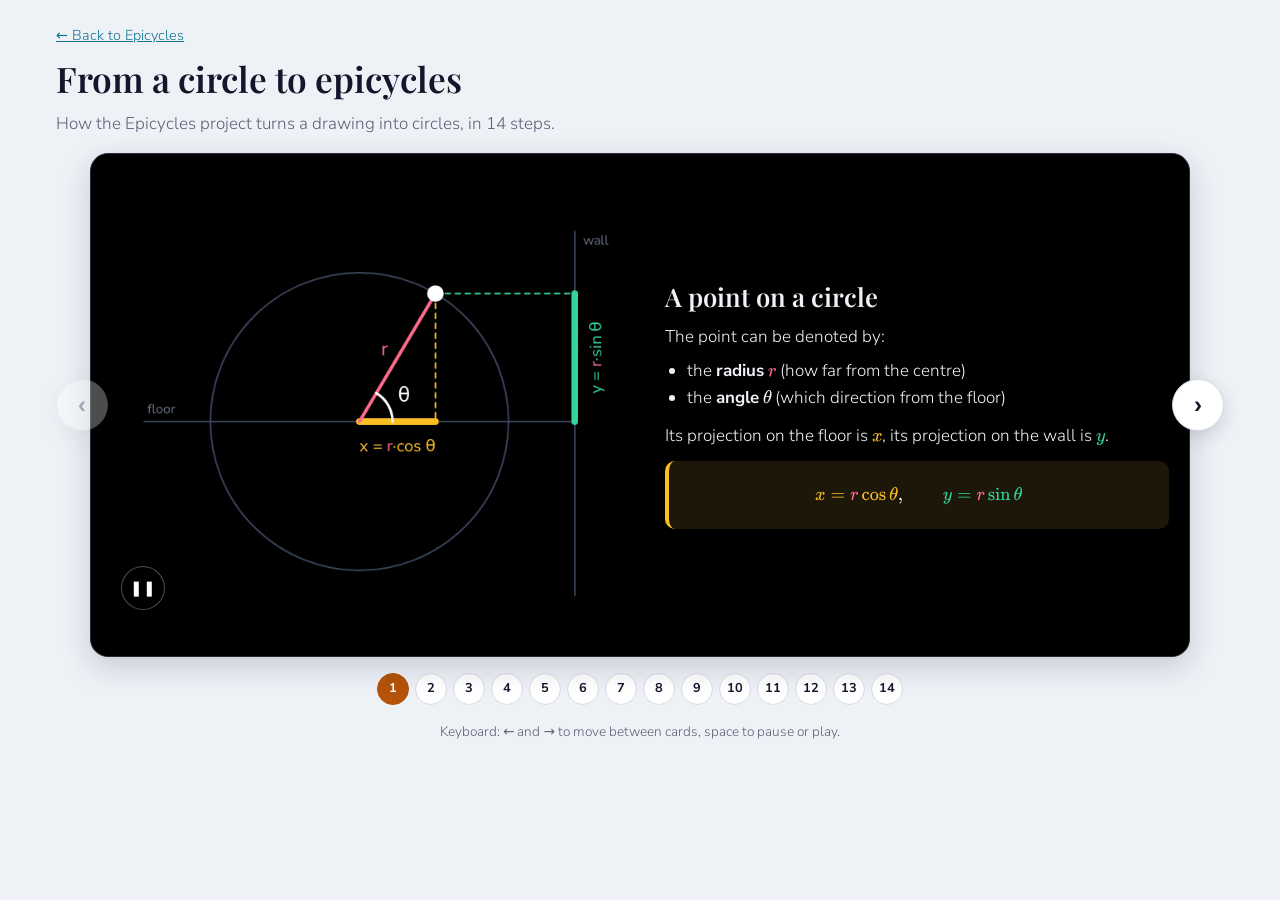
==== dft.html @ 4119dfc9 "Add DFT explainer cards" ====
<!doctype html>
<html lang="en">
<head>
<meta charset="utf-8">
<meta name="viewport" content="width=device-width, initial-scale=1">
<title>DFT Flash Cards</title>
<link rel="preconnect" href="https://fonts.googleapis.com">
<link rel="stylesheet" href="https://fonts.googleapis.com/css2?family=Playfair+Display:wght@600;700&family=Nunito+Sans:ital,wght@0,300;0,400;0,700;1,300&family=JetBrains+Mono:wght@400;500&display=swap">
<style>
/* Layout: one card at a time; picture left, words right; arrows on the sides. Marigold and teal accents. */
:root {
  --bg: #eef2f7;
  --card: #ffffff;
  --fg: #14172b;
  --muted: #5a6178;
  --line: #d6dce6;
  --accent: #b45309;
  --accent-soft: #fdf1dc;
  --teal: #0e7490;
  --screen: #0b0f17;
  --display: "Playfair Display", Georgia, serif;
  --body: "Avenir", "Avenir Next", "Nunito Sans", "Segoe UI", system-ui, sans-serif;
  --mono: "JetBrains Mono", ui-monospace, Menlo, Consolas, monospace;
}
@media (prefers-color-scheme: dark) {
  :root:not([data-theme="light"]) {
    --bg: #0d1117; --card: #161b26; --fg: #e9ecf3; --muted: #9aa3b5; --line: #2a3142;
    --accent: #fbbf24; --accent-soft: #2a2110; --teal: #22d3ee; --screen: #0b0f17; color-scheme: dark;
  }
}
:root[data-theme="dark"] {
  --bg: #0d1117; --card: #161b26; --fg: #e9ecf3; --muted: #9aa3b5; --line: #2a3142;
  --accent: #fbbf24; --accent-soft: #2a2110; --teal: #22d3ee; --screen: #0b0f17; color-scheme: dark;
}
* { box-sizing: border-box; }
body { background: var(--bg); color: var(--fg); font-family: var(--body); font-weight: 300; font-size: 17px; line-height: 1.55; margin: 0; }
b, strong { font-weight: 700; }
.wrap { max-width: 1200px; margin: 0 auto; padding-inline: 16px; padding-block: 24px 40px; display: flex; flex-direction: column; gap: 16px; }
header h1 { font-family: var(--display); font-weight: 600; font-size: clamp(1.6rem, 4vw, 2.2rem); margin: 0; text-wrap: balance; }
header p { margin: 4px 0 0; color: var(--muted); max-width: 70ch; }

.stage { position: relative; padding-inline: 34px; }
.card {
  background: var(--card);
  border: 1px solid var(--line);
  border-radius: 18px;
  padding: 20px;
  display: grid;
  grid-template-columns: minmax(0, 1.05fr) minmax(0, 1fr);
  gap: 24px;
  box-shadow: 0 10px 30px rgba(20, 23, 43, 0.18);
  min-height: 0;
  align-items: center;
  /* the cards are always black, in light and dark mode */
  --card: #000000; --fg: #eef1f6; --muted: #a3abbd; --line: #262c3a; --bg: #10141d;
  --accent: #fbbf24; --accent-soft: #1d170a; --teal: #22d3ee; --screen: #000000;
  background: var(--card); color: var(--fg); border-color: var(--line);
}
.card .code { background: #11151f; }
.card.enter { animation: enter 0.35s ease; }
@keyframes enter { from { opacity: 0; transform: translateX(var(--from, 24px)); } to { opacity: 1; transform: none; } }
@media (prefers-reduced-motion: reduce) { .card.enter { animation: none; } }
canvas { display: block; width: 100%; height: auto; border-radius: 12px; background: var(--screen); }
.words { display: flex; flex-direction: column; gap: 12px; min-width: 0; }
.chip { font-size: 0.78rem; letter-spacing: 0.06em; text-transform: uppercase; color: var(--accent); font-weight: 700; }
.words h2 { font-family: var(--display); font-weight: 600; font-size: 1.6rem; margin: 0; line-height: 1.2; text-wrap: balance; }
.words p { margin: 0; max-width: 62ch; }
.words ul { margin: -4px 0 0; padding-left: 1.3em; }
.formula {
  font-size: 1.05rem; padding: 4px 14px; border-radius: 10px;
  background: var(--accent-soft); border-left: 4px solid var(--accent); overflow-x: auto; overflow-y: hidden;
}
.code {
  font-family: var(--mono); font-size: 0.82rem; padding: 12px 14px; border-radius: 10px;
  background: var(--screen); color: #e5e7eb; overflow-x: auto; white-space: pre;
}
.small-label { font-size: 0.78rem; letter-spacing: 0.06em; text-transform: uppercase; color: var(--teal); font-weight: 700; }
.symbols { display: flex; flex-wrap: wrap; gap: 6px; }
.symbols span {
  font-size: 0.88rem; padding: 3px 10px; border-radius: 999px;
  border: 1px solid var(--line); background: var(--bg);
}
.symbols b { font-family: var(--mono); }
.next { margin: 0; color: var(--teal); font-weight: 700; }
.table-wrap { overflow-x: auto; }
table { border-collapse: collapse; font-variant-numeric: tabular-nums; font-size: 0.92rem; }
th, td { padding: 4px 12px; border-bottom: 1px solid var(--line); text-align: center; white-space: nowrap; }
th { color: var(--muted); font-weight: 400; }
th:first-child, td:first-child { text-align: left; }

.side {
  position: absolute; top: 50%; transform: translateY(-50%); z-index: 2;
  width: 52px; height: 52px; border-radius: 50%;
  border: 1px solid var(--line); background: var(--card); color: var(--fg);
  font-size: 1.5rem; font-weight: 700; cursor: pointer;
  box-shadow: 0 6px 18px rgba(20, 23, 43, 0.15);
}
.side.left { left: 0; }
.side.right { right: 0; }
.side:disabled { opacity: 0.3; cursor: default; }
button:focus-visible { outline: 3px solid var(--teal); outline-offset: 3px; }
.dots { display: flex; flex-wrap: wrap; gap: 6px; justify-content: center; }
.dots button {
  font: inherit; font-size: 0.8rem; font-weight: 700; min-height: 32px; min-width: 32px; border-radius: 50%;
  border: 1px solid var(--line); background: var(--card); color: var(--fg); cursor: pointer; padding: 0;
}
.dots button[aria-current="true"] { background: var(--accent); border-color: var(--accent); color: var(--card); }
.pick { display: flex; align-items: center; gap: 12px; font-weight: 400; }
.pick input { flex: 1; accent-color: var(--accent); min-height: 32px; }
.pic { position: relative; }
.pic canvas { cursor: pointer; }
.play {
  position: absolute; left: 10px; bottom: 10px; width: 44px; height: 44px; border-radius: 50%;
  border: 1px solid rgba(255,255,255,0.3); background: rgba(0,0,0,0.6); color: #fff;
  font-size: 0.95rem; cursor: pointer;
}
.play:hover { background: rgba(255,255,255,0.15); }
.hint-inline { font-size: 0.88rem; color: var(--muted); }
.hint { font-size: 0.88rem; color: var(--muted); border-left: 2px solid var(--line); padding-left: 10px; }
.goto { font: inherit; color: var(--teal); background: none; border: 0; padding: 0; cursor: pointer; text-decoration: underline; text-underline-offset: 2px; }
.keys { color: var(--muted); font-size: 0.85rem; text-align: center; margin: 0; }

@media (max-width: 860px) {
  .card { grid-template-columns: minmax(0, 1fr); min-height: 0; }
  .stage { padding-inline: 0; }
  .side { top: 140px; width: 44px; height: 44px; opacity: 0.92; }
  .side.left { left: 6px; }
  .side.right { right: 6px; }
}
.back { margin: 0 0 6px; font-size: 0.9rem; }
.back a { color: var(--teal); }
</style>
</head>
<body>


<div class="wrap">
  <header>
    <p class="back"><a href="index.html">← Back to Epicycles</a></p>
    <h1>From a circle to epicycles</h1>
    <p>How the Epicycles project turns a drawing into circles, in 14 steps.</p>
  </header>

  <div class="stage">
    <button class="side left" id="prev" aria-label="Previous card">‹</button>
    <article class="card" id="card" aria-live="polite"></article>
    <button class="side right" id="next" aria-label="Next card">›</button>
  </div>
  <div class="dots" id="dots"></div>
  <p class="keys">Keyboard: ← and → to move between cards, space to pause or play.</p>
</div>

<script>
window.MathJax = { tex: { inlineMath: [["\\(", "\\)"]] }, svg: { fontCache: "global" }, startup: { typeset: false } };
</script>
<script src="lib/tex-svg-full.js" id="MathJax-script"></script>
<script>
// ================= the maths behind the pictures (the same as fourier.js in the project) =================
function resample(points, n) {
  const loop = [...points, points[0]], lengths = [];
  let total = 0;
  for (let i = 1; i < loop.length; i++) {
    const len = Math.hypot(loop[i][0] - loop[i - 1][0], loop[i][1] - loop[i - 1][1]);
    lengths.push(len); total += len;
  }
  const step = total / n, out = [];
  let seg = 0, walked = 0;
  for (let i = 0; i < n; i++) {
    const target = i * step;
    while (seg < lengths.length - 1 && walked + lengths[seg] < target) { walked += lengths[seg]; seg++; }
    const f = lengths[seg] ? (target - walked) / lengths[seg] : 0;
    out.push([loop[seg][0] + f * (loop[seg + 1][0] - loop[seg][0]), loop[seg][1] + f * (loop[seg + 1][1] - loop[seg][1])]);
  }
  return out;
}
function dft(points, maxSpeed) {
  const N = points.length, circles = [];
  for (let k = -maxSpeed; k <= maxSpeed; k++) {
    let sumX = 0, sumY = 0;
    for (let n = 0; n < N; n++) {
      const [x, y] = points[n], a = 2 * Math.PI * k * n / N;
      sumX += x * Math.cos(a) + y * Math.sin(a);
      sumY += y * Math.cos(a) - x * Math.sin(a);
    }
    circles.push({ speed: k, radius: Math.hypot(sumX / N, sumY / N), start: Math.atan2(sumY / N, sumX / N) });
  }
  return circles;
}
function tipAt(circles, p) {          // where the pen is at lap position p (0..1)
  let x = 0, y = 0;
  for (const c of circles) { const a = c.start + 2 * Math.PI * c.speed * p; x += c.radius * Math.cos(a); y += c.radius * Math.sin(a); }
  return [x, y];
}
const shapeOf = (circles, steps = 400) => Array.from({ length: steps + 1 }, (_, i) => tipAt(circles, i / steps));

// the heart used on the later cards
const heartRaw = [];
for (let i = 0; i < 400; i++) {
  const s = 2 * Math.PI * i / 400;
  heartRaw.push([7.5 * 16 * Math.sin(s) ** 3, 7.5 * (13 * Math.cos(s) - 5 * Math.cos(2 * s) - 2 * Math.cos(3 * s) - Math.cos(4 * s)) + 14]);
}
const heart128 = resample(heartRaw, 128);
const heartCircles = dft(heart128, 20);
const heartSorted = heartCircles.slice().sort((a, b) => (a.speed === 0 ? -1 : b.speed === 0 ? 1 : b.radius - a.radius));
const heart16 = resample(heartRaw, 16);

// a drawing made of two arrows (speed 1 and speed 3), used to show the unwinding
const N2 = 24;
const twoArrows = [{ speed: 1, radius: 110, start: 0 }, { speed: 3, radius: 45, start: 0.6 }];
const twoDots = Array.from({ length: N2 }, (_, n) => tipAt(twoArrows, n / N2));

// ================= drawing helpers (canvas 640 x 520; maths y points up) =================
const W = 640, H = 520;
const C = { ring: "#3a4458", r: "#ff6b8b", x: "#fbbf24", y: "#34d399", z: "#7dd3fc", pen: "#ffffff", text: "#cbd5e1", faint: "#6b7488", star: "#fbbf24" };
function clear(g) { g.setTransform(1, 0, 0, 1, 0, 0); g.fillStyle = "#000000"; g.fillRect(0, 0, W, H); g.lineCap = "round"; g.lineJoin = "round"; }
function seg(g, x0, y0, x1, y1, col, w = 3, dash) { g.setLineDash(dash || []); g.strokeStyle = col; g.lineWidth = w; g.beginPath(); g.moveTo(x0, y0); g.lineTo(x1, y1); g.stroke(); g.setLineDash([]); }
function arrow(g, x0, y0, x1, y1, col, w = 4) {
  seg(g, x0, y0, x1, y1, col, w);
  if (Math.hypot(x1 - x0, y1 - y0) < 8) return;
  const a = Math.atan2(y1 - y0, x1 - x0), L = Math.min(13, 0.4 * Math.hypot(x1 - x0, y1 - y0));
  g.fillStyle = col; g.beginPath(); g.moveTo(x1, y1);
  g.lineTo(x1 - L * Math.cos(a - 0.45), y1 - L * Math.sin(a - 0.45));
  g.lineTo(x1 - L * Math.cos(a + 0.45), y1 - L * Math.sin(a + 0.45)); g.closePath(); g.fill();
}
function ring(g, x, y, r, col = C.ring, w = 2) { g.strokeStyle = col; g.lineWidth = w; g.beginPath(); g.arc(x, y, r, 0, 2 * Math.PI); g.stroke(); }
function dot(g, x, y, r, col) { g.fillStyle = col; g.beginPath(); g.arc(x, y, r, 0, 2 * Math.PI); g.fill(); }
function labelParts(g, parts, x, y, size = 18) {   // centred text in several colours
  g.font = `${size}px "Avenir", "Avenir Next", "Nunito Sans", system-ui, sans-serif`;
  let px = x - parts.reduce((w, [t]) => w + g.measureText(t).width, 0) / 2;
  for (const [t, col] of parts) { label(g, t, px, y, col, size, "left"); px += g.measureText(t).width; }
}
function label(g, txt, x, y, col = C.text, size = 18, align = "left") { g.fillStyle = col; g.font = `${size}px "Avenir", "Avenir Next", "Nunito Sans", system-ui, sans-serif`; g.textAlign = align; g.fillText(txt, x, y); }
function angleArc(g, cx, cy, R, theta, col) {
  const a = ((theta % (2 * Math.PI)) + 2 * Math.PI) % (2 * Math.PI);
  g.strokeStyle = col; g.lineWidth = 3; g.beginPath(); g.arc(cx, cy, R, 0, -a, true); g.stroke();
  return a;
}
function star(g, x, y, r, col) {
  g.fillStyle = col; g.beginPath();
  for (let i = 0; i < 10; i++) { const a = -Math.PI / 2 + i * Math.PI / 5, rr = i % 2 ? r * 0.45 : r; g.lineTo(x + rr * Math.cos(a), y + rr * Math.sin(a)); }
  g.closePath(); g.fill();
}
const P = (cx, cy, x, y) => [cx + x, cy - y];
function pathLine(g, pts, cx, cy, col, w, upto) {
  g.strokeStyle = col; g.lineWidth = w; g.beginPath();
  const n = upto === undefined ? pts.length : upto;
  for (let i = 0; i < n; i++) { const [sx, sy] = P(cx, cy, pts[i][0], pts[i][1]); i ? g.lineTo(sx, sy) : g.moveTo(sx, sy); }
  g.stroke();
}
function chain(g, circles, p, cx, cy, ringCol, heads) {
  let x = 0, y = 0;
  circles.forEach((c, i) => {
    const a = c.start + 2 * Math.PI * c.speed * p;
    const nx = x + c.radius * Math.cos(a), ny = y + c.radius * Math.sin(a);
    const [sx, sy] = P(cx, cy, x, y), [ex, ey] = P(cx, cy, nx, ny);
    if (c.speed !== 0 && c.radius > 1) ring(g, sx, sy, c.radius, ringCol || C.ring, 1.5);
    if (heads) arrow(g, sx, sy, ex, ey, i % 2 ? C.z : C.r, 4);
    else seg(g, sx, sy, ex, ey, i % 2 ? C.z : C.r, 3);
    x = nx; y = ny;
  });
  return P(cx, cy, x, y);
}
const turnBack = ([X, Y], a) => [X * Math.cos(a) + Y * Math.sin(a), Y * Math.cos(a) - X * Math.sin(a)];

// ================= one picture per card (sec = seconds since the card was opened) =================
const ARROW_COLS = ["#a78bfa", "#fb923c", "#e879f9", "#a3e635"];
const flower = [{ speed: 1, radius: 105, start: 0 }, { speed: -4, radius: 58, start: 0 }, { speed: 6, radius: 36, start: 0 }, { speed: -9, radius: 22, start: 0 }];
const flowerPath = shapeOf(flower);
const lapHeart = [{ speed: 1, radius: 110, start: 0 }, { speed: 2, radius: 55, start: 0 }];   // both start along the floor
const lapHeartPath = shapeOf(lapHeart);
const PERIOD = 6;
let pickK = 1;
document.addEventListener("input", e => {
  if (e.target.id === "pickK") { pickK = +e.target.value; document.getElementById("kVal").textContent = pickK; }
});   // seconds per lap on the time card

const DRAW = {
  // 1. a dot on a circle, with both shadows
  circle(g, sec) {
    const cx = 300, cy = 280, U = 45, R = 4 * U, th = 0.55 * sec, wall = 560;   // same centre and scale as card 2
    label(g, "floor", 44, cy - 10, C.faint, 16);
    label(g, "wall", wall + 10, 66, C.faint, 16);
    seg(g, 40, cy, wall, cy, C.ring, 2);                 // the floor line
    seg(g, wall, 50, wall, H - 30, C.ring, 2);           // the wall
    ring(g, cx, cy, R);
    const [x, y] = P(cx, cy, R * Math.cos(th), R * Math.sin(th));
    seg(g, x, y, x, cy, C.x, 2, [6, 6]);
    seg(g, x, y, wall, y, C.y, 2, [6, 6]);
    seg(g, cx, cy, x, cy, C.x, 8);
    seg(g, wall, cy, wall, y, C.y, 8);
    seg(g, cx, cy, x, y, C.r, 4);
    const a = angleArc(g, cx, cy, 40, th, C.pen);
    label(g, "θ", cx + 62 * Math.cos(a / 2), cy - 62 * Math.sin(a / 2) + 7, C.pen, 24, "center");
    label(g, "r", (cx + x) / 2 - 18 * Math.sin(th), (cy + y) / 2 - 18 * Math.cos(th) + 7, C.r, 24, "center");
    dot(g, x, y, 10, C.pen);
    labelParts(g, [["x = ", C.x], ["r", C.r], ["·cos θ", C.x]], (cx + x) / 2, cy + 36, 20);
    g.save(); g.translate(wall + 26, (cy + y) / 2); g.rotate(-Math.PI / 2);
    labelParts(g, [["y = ", C.y], ["r", C.r], ["·sin θ", C.y]], 0, 6, 20); g.restore();
  },
  // 2. the complex plane
  plane(g, sec) {
    const cx = 300, cy = 280, U = 45, th = Math.PI / 4 + (Math.PI / 4) * Math.sin(0.35 * sec), R = 4;
    for (let i = -5; i <= 6; i++) { seg(g, cx + i * U, 40, cx + i * U, H - 40, "#161d2b", 1); }
    for (let j = -4; j <= 4; j++) { seg(g, 20, cy - j * U, W - 20, cy - j * U, "#161d2b", 1); }
    arrow(g, 30, cy, W - 20, cy, C.faint, 2); arrow(g, cx, H - 30, cx, 30, C.faint, 2);
    label(g, "real", W - 24, cy + 26, C.x, 18, "right"); label(g, "imaginary (i)", cx + 10, 44, C.y, 18);
    for (let i = 1; i <= 4; i++) {
      label(g, String(i), cx + i * U, cy + 20, C.faint, 14, "center");
      label(g, String(i), cx - 8, cy - i * U + 5, C.faint, 14, "right");
    }
    ring(g, cx, cy, R * U, "rgba(125,211,252,0.25)", 1.5);
    const X = R * Math.cos(th), Y = R * Math.sin(th);
    const [x, y] = P(cx, cy, X * U, Y * U);
    seg(g, cx, cy, x, cy, C.x, 6); seg(g, x, cy, x, y, C.y, 6);
    arrow(g, cx, cy, x, y, C.r, 5);
    dot(g, x, y, 9, C.z);
    label(g, `z = ${X.toFixed(2)} + ${Y.toFixed(2)}i`, x + 14, y - 12, C.z, 22);
    label(g, `x = ${X.toFixed(2)}`, (cx + x) / 2, cy + 40, C.x, 17, "center");
    label(g, `y = ${Y.toFixed(2)}`, x + 10, (cy + y) / 2 + 6, C.y, 17);
    label(g, "circle of radius r = 4", cx + R * U * 0.71 + 10, cy + R * U * 0.71 + 18, C.r, 16);
  },
  // 3. adding circles
  sum(g, sec) {
    const cx = 320, cy = 260, p = (sec / 12) % 1, cols = ARROW_COLS;
    pathLine(g, flowerPath, cx, cy, "rgba(255,255,255,0.12)", 2);
    pathLine(g, flowerPath, cx, cy, C.pen, 3, Math.floor(p * 400) + 1);
    let x = 0, y = 0;
    flower.forEach((c, i) => {
      const a = c.start + 2 * Math.PI * c.speed * p;
      const nx = x + c.radius * Math.cos(a), ny = y + c.radius * Math.sin(a);
      const [sx, sy] = P(cx, cy, x, y), [ex, ey] = P(cx, cy, nx, ny);
      ring(g, sx, sy, c.radius, C.ring, 1.5);
      arrow(g, sx, sy, ex, ey, cols[i], 4);
      x = nx; y = ny;
    });
    const [px, py] = P(cx, cy, x, y);
    dot(g, px, py, 7, C.pen);
  },
  // 4. start angles
  start(g, sec) {
    [[170, 0], [470, 100]].forEach(([cx, deg]) => {
      const cy = 270, R = 120, phi = deg * Math.PI / 180, th = 0.6 * sec + phi;
      ring(g, cx, cy, R);
      const [gx, gy] = P(cx, cy, R * Math.cos(phi), R * Math.sin(phi));
      seg(g, cx, cy, gx, gy, "rgba(255,255,255,0.5)", 2, [4, 6]);
      label(g, "start", gx + (deg ? -8 : 10), gy - 12, C.faint, 16, deg ? "right" : "left");
      const [x, y] = P(cx, cy, R * Math.cos(th), R * Math.sin(th));
      seg(g, cx, cy, x, y, C.r, 4); dot(g, x, y, 9, C.pen);
      label(g, `φ = ${deg}°`, cx, 450, C.x, 24, "center");
    });
    label(g, "same size, same speed, different start", 320, 40, C.text, 19, "center");
  },
  // ω: two arrows, one twice as fast
  omega(g, sec) {
    const tt = sec % 12;
    label(g, `t = ${tt.toFixed(1)} s`, 320, 44, C.pen, 24, "center");
    [[165, 1], [480, 2]].forEach(([cx, m]) => {
      const cy = 250, R = 115, T = 6 / m, w = 2 * Math.PI / T, th = w * tt;
      ring(g, cx, cy, R);
      seg(g, cx, cy, cx + R, cy, "rgba(255,255,255,0.35)", 2, [4, 6]);
      angleArc(g, cx, cy, 36, th, C.x);
      const [x, y] = P(cx, cy, R * Math.cos(th), R * Math.sin(th));
      arrow(g, cx, cy, x, y, C.r, 5); dot(g, x, y, 7, C.pen);
      label(g, `ω = 2π/${T} = ${w.toFixed(2)} rad/s`, cx, 410, C.x, 18, "center");
      label(g, `T = ${T} s per turn`, cx, 438, C.text, 17, "center");
      label(g, `θ = ω·t = ${th.toFixed(2)} rad`, cx, 470, C.pen, 18, "center");
    });
    seg(g, 320, 80, 320, 480, C.ring, 1, [4, 6]);
    label(g, "twice the ω: a full turn takes half the time", 480, 505, C.pen, 16, "center");
  },
  // 5. seconds and laps
  time(g, sec) {
    const cx = 200, cy = 230, tsec = sec % (PERIOD + 1.5), t = Math.min(tsec, PERIOD), p = t / PERIOD;
    seg(g, cx - 140, cy, cx + 200, cy, C.ring, 1.5);
    label(g, "floor", cx - 140, cy - 10, C.faint, 15);
    pathLine(g, lapHeartPath, cx, cy, "rgba(255,255,255,0.12)", 2);
    pathLine(g, lapHeartPath, cx, cy, C.pen, 3, Math.floor(p * 400) + 1);
    const [px, py] = chain(g, lapHeart, p, cx, cy, null, true);
    dot(g, px, py, 8, C.pen);
    const tx = 430;
    label(g, `t = ${t.toFixed(1)} s`, tx, 90, C.pen, 24);
    label(g, `T = ${PERIOD} s per lap`, tx, 124, C.text, 18);
    label(g, "base circle: k = 1", tx, 220, C.r, 18);
    label(g, `θ₁ = 2π·1·t ÷ T`, tx, 246, C.text, 17);
    label(g, "arrow 2: k = 2", tx, 290, C.z, 18);
    label(g, `θ₂ = 2π·2·t ÷ T`, tx, 316, C.text, 17);
    seg(g, 110, 470, 600, 470, C.ring, 8);
    seg(g, 110, 470, 110 + 490 * p, 470, C.x, 8);
    label(g, "one lap", 355, 450, C.faint, 15, "center");
    label(g, `t = 0 s`, 110, 500, C.faint, 15, "center"); label(g, `t = ${PERIOD} s`, 600, 500, C.faint, 15, "right");
  },
  // 6. from a picture to arrows
  puzzle(g, sec) {
    const cx = 320, cy = 250, n = Math.min(400, Math.floor(sec * 120));
    pathLine(g, heartRaw, cx, cy, C.pen, 4, n);
    if (n > 0 && n < 400) { const [x, y] = P(cx, cy, ...heartRaw[n - 1]); dot(g, x, y, 8, C.x); }
    if (n >= 400) {
      label(g, "c₋₂ ?   c₋₁ ?   c₀ ?   c₁ ?   c₂ ?   …", cx, 470, C.x, 22, "center");
      label(g, "which arrows draw this?", cx, 40, C.text, 19, "center");
    }
  },
  // 7. evenly spaced dots = time steps
  dots(g, sec) {
    const cx = 300, cy = 240, on = Math.floor(sec * 1.2) % 16;
    pathLine(g, [...heartRaw, heartRaw[0]], cx, cy, "rgba(255,255,255,0.2)", 2);
    heart16.forEach(([X, Y], n) => {
      const [x, y] = P(cx, cy, X, Y);
      dot(g, x, y, n === on ? 10 : 6, n === on ? C.x : C.z);
      label(g, String(n), x + 11, y - 9, n === on ? C.x : C.faint, 15);
    });
    const [ox, oy] = P(cx, cy, 0, 0); dot(g, ox, oy, 4, C.text); label(g, "(0, 0)", ox + 7, oy + 18, C.faint, 14);
    label(g, `N = 16 points.   Point n = ${on}:`, 20, 40, C.text, 18);
    label(g, `t${sub(on)} = ${on} × T ÷ 16 = ${(on * PERIOD / 16).toFixed(2)} s   (T = ${PERIOD} s)`, 20, 68, C.x, 18);
  },
  // ride along: normal view vs. view spinning with arrow 1
  ride(g, sec) {
    const p = (sec / 8) % 1, S = 0.72;
    [[165, false], [480, true]].forEach(([cx, spin]) => {
      const cy = 270, back = spin ? 2 * Math.PI * p : 0;
      const pts = shapeOf(twoArrows).map(d => turnBack(d, back).map(v => v * S));
      if (!spin) pathLine(g, pts, cx, cy, "rgba(255,255,255,0.15)", 2);
      const [a1x, a1y] = turnBack([110 * Math.cos(2 * Math.PI * p), 110 * Math.sin(2 * Math.PI * p)], back);
      const a2 = 0.6 + 2 * Math.PI * 3 * p, [b2x, b2y] = turnBack([45 * Math.cos(a2), 45 * Math.sin(a2)], back);
      const [x1, y1] = P(cx, cy, a1x * S, a1y * S), [x2, y2] = P(cx, cy, (a1x + b2x) * S, (a1y + b2y) * S);
      ring(g, x1, y1, 45 * S, C.ring, 1.5);
      arrow(g, cx, cy, x1, y1, C.r, 5); arrow(g, x1, y1, x2, y2, C.z, 4); dot(g, x2, y2, 6, C.pen);
      label(g, spin ? "turned back with k = 1" : "normal view", cx, 60, C.pen, 20, "center");
      label(g, spin ? "big arrow: frozen" : "both arrows turn", cx, 440, C.x, 18, "center");
      label(g, spin ? "small arrow: still turns" : "", cx, 466, C.z, 18, "center");
    });
    seg(g, 320, 90, 320, 420, C.ring, 1, [4, 6]);
  },
  // averaging: a spinning arrow vs. a frozen arrow
  zero(g, sec) {
    const N = 12, shown = Math.min(N, Math.floor(sec * 2.5) % (N + 6) + 1);
    [[165, true], [480, false]].forEach(([cx, spinning]) => {
      const cy = 260, R = 110, start = 0.5;
      let sx = 0, sy = 0;
      for (let n = 0; n < shown; n++) {
        const a = spinning ? start + 2 * Math.PI * n / N : start;
        const X = R * Math.cos(a), Y = R * Math.sin(a); sx += X; sy += Y;
        const [x, y] = P(cx, cy, X, Y);
        arrow(g, cx, cy, x, y, n === shown - 1 ? C.r : "rgba(255,107,139,0.35)", 3);
      }
      const [ax, ay] = P(cx, cy, sx / shown, sy / shown);
      star(g, ax, ay, 13, C.star);
      label(g, spinning ? "turning arrow" : "frozen arrow", cx, 60, C.pen, 20, "center");
      label(g, `steps: ${shown} of ${N}`, cx, 420, C.faint, 16, "center");
      label(g, `average (★) length: ${(Math.hypot(sx, sy) / shown).toFixed(0)}`, cx, 450, C.x, 18, "center");
    });
    seg(g, 320, 90, 320, 420, C.ring, 1, [4, 6]);
  },
  // pick a speed with the slider
  pick(g) {
    const k = pickK, cx = 320, cy = 250;
    seg(g, 60, cy, 580, cy, C.ring, 1, [6, 8]); seg(g, cx, 60, cx, 440, C.ring, 1, [6, 8]);
    let sx = 0, sy = 0;
    twoDots.forEach((d, n) => {
      const [ux, uy] = turnBack(d, 2 * Math.PI * k * n / N2); sx += ux; sy += uy;
      const [x, y] = P(cx, cy, ux, uy); dot(g, x, y, 5, C.z);
    });
    const len = Math.hypot(sx, sy) / N2, [ax, ay] = P(cx, cy, sx / N2, sy / N2);
    if (len > 2) arrow(g, cx, cy, ax, ay, C.star, 5);
    star(g, ax, ay, 13, C.star);
    label(g, `turned back with k = ${k}`, 20, 40, C.pen, 20);
    label(g, len > 2 ? `★ average: a circle of radius ${len.toFixed(0)}` : "★ average ≈ 0: no circle with this k", 20, 480, C.x, 19);
  },
  // c_k as an arrow: length r_k, direction φ_k; the circle it draws
  polar(g, sec) {
    const cx = 300, cy = 270, R = 160, phi = 0.7, th = phi + 0.5 * sec;
    seg(g, 60, cy, 560, cy, C.ring, 1.5); label(g, "floor", 64, cy - 10, C.faint, 15);
    ring(g, cx, cy, R);
    const [sx, sy] = P(cx, cy, R * Math.cos(phi), R * Math.sin(phi));
    seg(g, cx, cy, sx, sy, "rgba(255,255,255,0.45)", 2, [6, 6]);
    label(g, "cₖ (at the start)", sx + 10, sy - 8, C.text, 16);
    const a = angleArc(g, cx, cy, 46, phi, C.pen);
    label(g, "φₖ", cx + 70 * Math.cos(a / 2), cy - 70 * Math.sin(a / 2) + 6, C.pen, 20, "center");
    const [x, y] = P(cx, cy, R * Math.cos(th), R * Math.sin(th));
    arrow(g, cx, cy, x, y, C.r, 5); dot(g, x, y, 8, C.z);
    label(g, "rₖ", (cx + x) / 2 - 18 * Math.sin(th), (cy + y) / 2 - 18 * Math.cos(th) + 7, C.r, 22, "center");
    label(g, "the arrow turns k times per lap, starting at cₖ", 300, 490, C.text, 16, "center");
  },
  // 8. the formula: unwinding
  unwind(g, sec) {
    const cx = 260, cy = 260, cyc = 6, q = (sec % cyc) / cyc;
    const s = q < 0.45 ? q / 0.45 : q < 0.8 ? 1 : 1 - (q - 0.8) / 0.2;
    seg(g, 40, cy, 470, cy, C.ring, 1, [6, 8]);
    pathLine(g, [...twoDots, twoDots[0]], cx, cy, "rgba(255,255,255,0.12)", 2);
    let sx = 0, sy = 0;
    twoDots.forEach((d, n) => {
      const [ux, uy] = turnBack(d, s * 2 * Math.PI * 1 * n / N2);
      sx += ux; sy += uy;
      const [x, y] = P(cx, cy, ux, uy); dot(g, x, y, 5, C.z);
    });
    if (s > 0.98) { const [ax, ay] = P(cx, cy, sx / N2, sy / N2); arrow(g, cx, cy, ax, ay, C.star, 4); star(g, ax, ay, 13, C.star); label(g, "average = c₁", ax, ay + 34, C.x, 17, "center"); }
    label(g, "k = 1: turn point n back", 20, 40, C.text, 19);
    label(g, "by 2π·1·n ÷ N", 20, 66, C.text, 19);
    label(g, `turned back: ${(s * 100).toFixed(0)}%`, 20, 98, C.x, 17);
    label(g, "this drawing = a big arrow (k = 1)", 620, 40, C.faint, 16, "right");
    label(g, "+ a small arrow (k = 3)", 620, 64, C.faint, 16, "right");
  },
  // 9. why it works
  cancel(g, sec) {
    [[165, 1], [480, 2]].forEach(([cx, k]) => {
      const cy = 260;
      seg(g, cx - 140, cy, cx + 140, cy, C.ring, 1, [6, 8]);
      let sx = 0, sy = 0;
      twoDots.forEach((d, n) => {
        const [ux, uy] = turnBack(d, 2 * Math.PI * k * n / N2);
        sx += ux; sy += uy;
        const [x, y] = P(cx, cy, ux * 0.72, uy * 0.72); dot(g, x, y, 4.5, C.z);
      });
      const [ax, ay] = P(cx, cy, 0.72 * sx / N2, 0.72 * sy / N2);
      if (Math.hypot(sx, sy) / N2 > 2) arrow(g, cx, cy, ax, ay, C.star, 5);
      star(g, ax, ay, 12, C.star);
      label(g, `unwound at k = ${k}`, cx, 50, C.pen, 21, "center");
      label(g, k === 1 ? "average = c₁ (big)" : "average = c₂ ≈ 0", cx, 450, C.x, 19, "center");
    });
  },
  // 10. four dots by hand
  four(g, sec) {
    const cx = 320, cy = 270, U = 75, q = (sec % 5) / 5, s = Math.min(1, q / 0.6);
    const pts = [[2, 0], [0, 2], [-2, 0], [0, -2]];
    seg(g, cx - 230, cy, cx + 230, cy, C.ring, 1, [6, 8]); seg(g, cx, cy - 190, cx, cy + 190, C.ring, 1, [6, 8]);
    ring(g, cx, cy, 2 * U);
    pts.forEach(([X, Y], n) => {
      const [x0, y0] = P(cx, cy, X * U, Y * U);
      dot(g, x0, y0, 5, "rgba(255,255,255,0.3)");
      label(g, `z${sub(n)}`, x0 + (X < 0 ? -12 : 12), y0 + (Y > 0 ? -12 : 26), C.faint, 17, X < 0 ? "right" : "left");
      const [ux, uy] = turnBack([X, Y], s * n * Math.PI / 2);
      const [x, y] = P(cx, cy, ux * U, uy * U);
      dot(g, x, y, 9, C.z);
    });
    label(g, "k = 1: turn zₙ back by n × 90°", 20, 40, C.text, 19);
    if (s >= 1) { const [x, y] = P(cx, cy, 2 * U, 0); star(g, x, y, 15, C.star); label(g, "all at 2 → average c₁ = 2", x - 30, y + 46, C.x, 18, "center"); }
  },
  // 11. the result for every k (computed by dft on the heart)
  spectrum(g, sec) {
    const list = heartCircles.filter(c => c.speed !== 0), max = Math.max(...list.map(c => c.radius));
    const x0 = 40, x1 = 600, base = 420, top = 80, slot = (x1 - x0) / 41;
    seg(g, x0, base, x1, base, C.ring, 2);
    const grow = Math.min(1, sec / 1.5);
    list.forEach(c => {
      const h = grow * (base - top) * c.radius / max, x = x0 + (c.speed + 20) * slot;
      g.fillStyle = c.radius / max > 0.05 ? C.x : C.faint;
      g.fillRect(x + slot * 0.18, base - h, slot * 0.64, Math.max(1, h));
    });
    label(g, "−20", x0, 448, C.faint, 15, "center"); label(g, "0", x0 + 20 * slot + slot / 2, 448, C.faint, 15, "center"); label(g, "+20", x1, 448, C.faint, 15, "center");
    label(g, "k (turns per lap)", 320, 478, C.faint, 15, "center");
    label(g, "r_k = |c_k| for the heart, k = −20 … 20", 20, 40, C.text, 19);
  },
  // 12. epicycles
  epicycles(g, sec) {
    const cx = 320, cy = 245, p = (sec / 10) % 1, use = heartSorted.slice(0, 31);
    const path = shapeOf(use);
    pathLine(g, [...heart128, heart128[0]], cx, cy, "rgba(255,255,255,0.12)", 2);
    pathLine(g, path, cx, cy, C.pen, 3, Math.floor(p * 400) + 1);
    const [px, py] = chain(g, use, p, cx, cy, "rgba(125,211,252,0.25)");
    dot(g, px, py, 8, C.x);
    label(g, "the 30 biggest circles redraw the heart", 20, 40, C.text, 19);
  },
};
function sub(n) { return String(n).split("").map(d => "₀₁₂₃₄₅₆₇₈₉"[d]).join(""); }

// ================= the cards =================
const deg = rad => ((rad * 180 / Math.PI) % 360 + 360) % 360;
const topRows = heartSorted.filter(c => c.speed !== 0).slice(0, 6).map(c =>
  `<tr><td>${c.speed > 0 ? "+" : ""}${c.speed}</td><td>${c.radius.toFixed(1)}</td><td>${deg(c.start).toFixed(0)}°</td></tr>`).join("");

const R = String.raw;
const CARDS = [
  { draw: "circle", title: "A point on a circle",
    body: R`<p>The point can be denoted by:</p>
      <ul><li>the <b>radius</b> \({\color[RGB]{255,107,139}r}\) (how far from the centre)</li><li>the <b>angle</b> \(\theta\) (which direction from the floor)</li></ul>
      <p>Its projection on the floor is \({\color[RGB]{251,191,36}x}\), its projection on the wall is \({\color[RGB]{52,211,153}y}\).</p>`,
    formula: R`\[ {\color[RGB]{251,191,36}x = {\color[RGB]{255,107,139}r}\cos\theta}, \qquad {\color[RGB]{52,211,153}y = {\color[RGB]{255,107,139}r}\sin\theta} \]` },

  { draw: "plane", title: "The complex plane",
    body: R`<p>The floor and the wall now become the two axes of a <b>complex plane</b>.</p>
      <p>Let \({\color[RGB]{125,211,252}z} = {\color[RGB]{251,191,36}x} + i{\color[RGB]{52,211,153}y}\).</p>`,
    formula: R`\[ {\color[RGB]{125,211,252}z} = {\color[RGB]{251,191,36}x} + i\,{\color[RGB]{52,211,153}y} = {\color[RGB]{255,107,139}r}{\color[RGB]{251,191,36}\cos\theta} + i\,{\color[RGB]{255,107,139}r}{\color[RGB]{52,211,153}\sin\theta} = {\color[RGB]{255,107,139}r}e^{i\theta} \]`,
    after: R`<p>Using Euler's formula, \(e^{i\theta} = \cos\theta + i\sin\theta\), we can set \({\color[RGB]{125,211,252}z} = {\color[RGB]{255,107,139}r}e^{i\theta}\): an arrow of length \({\color[RGB]{255,107,139}r}\) at angle \(\theta\). Turning by \(a\) means multiplying by \(e^{ia}\).</p>` },

  { draw: "sum", title: "Going beyond a single circle",
    body: R`<p>For more circles, <b>add</b> arrows tip to tail. The last tip holds the pen.</p>
      <p>A circle riding on a circle is an <b>epicycle</b>.</p>
      <p>\(z_k\) is the \(k\)-th circle's arrow.</p>`,
    formula: R`\[ z = {\color[RGB]{167,139,250}z_1} + {\color[RGB]{251,146,60}z_2} + {\color[RGB]{232,121,249}z_3} + {\color[RGB]{163,230,53}z_4} = \sum_k z_k \]`,
    after: R`<p>The arrows turn, so \(z\) is a function of time:</p>
      <div class="formula">\[ z(t) = \sum_k z_k(t) \]</div>` },

  { draw: "omega", title: "How fast the point revolves",
    body: R`<p>\(\omega\) is the <b>angle an arrow turns per second</b>, in radians per second.</p>
      <p>After \(t\) seconds it has turned \(\theta = \omega t\).</p>
      <p>If one full turn (\(2\pi\) radians) takes \(T\) seconds, then \(\omega = 2\pi / T\).</p>`,
    formula: R`\[ \theta = \omega\, t = \frac{2\pi t}{T}, \quad \text{where } \omega = \frac{2\pi}{T} \]` },

  { draw: "time", title: "Each circle's turns per lap",
    body: R`<p>We label each circle by \(k\), the <b>number of whole turns it makes per lap</b>. So every arrow is back where it began at the start of the lap.</p>
      <p>\(\theta_k\) is how far circle \(k\)'s arrow has turned so far: the \(\theta\) of card 1, now for circle \(k\).</p>`,
    formula: R`\[ \theta_k = \omega_k\, t = \frac{2\pi k\, t}{T}, \quad \text{where } \omega_k = \frac{2\pi k}{T} \]`,
    after: R`<p>When \(k = 1\), it turns exactly once per lap: the <b>base circle</b> (\(k = -1\) turns once the other way).</p>` },

  { draw: "puzzle", title: "From a drawing to epicycles",
    body: R`<p>On <button class="goto" data-card="3">card 3</button>, \(z(t) = \sum_k z_k(t)\): each arrow \(z_k(t)\) is a <b>function of time</b>.</p>
      <p>Let \(c_k\) be arrow \(k\) at the start of the lap: one per circle. <span class="hint-inline">(hint: \(c_k\) is not just the radius \(r_k\))</span></p>
      <p>As time runs, arrow \(k\) is \(c_k\) turned by \(\theta_k\). Over one lap, the pen traces the drawing:</p>`,
    formula: R`\[ \begin{gathered} z(t) = \sum_k c_k\, e^{i 2\pi k t / T} \\[10pt] \text{where} \quad z_k(t) = c_k\, e^{i 2\pi k t / T}, \quad c_k = z_k(0) \end{gathered} \]`,
    after: R`<p>The puzzle: given the drawing, find every \(c_k\). Welcome to the job of the <b>Discrete Fourier Transform (DFT)</b>!</p>` },

  { draw: "dots", title: "Evenly spaced points",
    body: R`<p>Take \(N\) points, evenly spaced along the line. Point \(n\) is one <b>time step</b>, \(n = 0, 1, \dots, N-1\).</p>
      <p>\({\color[RGB]{251,191,36}t_n}\) is the moment the pen reaches point \(n\); \({\color[RGB]{125,211,252}z_n}\) is where the pen is then.</p>`,
    formula: R`\[ \begin{gathered} {\color[RGB]{251,191,36}t_n} = \frac{n\,T}{N}, \qquad {\color[RGB]{125,211,252}z_n} = z({\color[RGB]{251,191,36}t_n}) = x_n + i\,y_n \\[10pt] \text{where } T \text{ is the lap time} \end{gathered} \]`,
    after: R`<p>Previously \(z(t)\) was <b>continuous</b> in time. Now it becomes <b>discrete</b>: a list \({\color[RGB]{125,211,252}z_n}\), one value per time step. That is the D in DFT.</p>` },

  { draw: "ride", title: "Turn everything back",
    body: R`<p>From card 6, the drawing is \(z(t) = \sum_j c_j\, e^{i 2\pi j t / T}\), where \(j\) runs over all the arrows.</p>
      <p>To find one \(c_k\), turn the whole drawing <b>back</b> by arrow \(k\)'s angle \(2\pi k t / T\). Turning back means multiplying by \(e^{-i 2\pi k t / T}\) (card 2, but backwards):</p>`,
    formula: R`\[ z(t)\, e^{-i 2\pi k t / T} = c_k + \sum_{j \neq k} c_j\, e^{i 2\pi (j-k) t / T} \]`,
    after: R`<p>Arrow \(k\) is now <b>frozen</b> at \(c_k\). Every other arrow \(j\) still <b>turns</b>, \(j - k\) times per lap.</p>
      <p class="hint-inline">In the picture: arrows with \(k = 1\) (big) and \(k = 3\) (small), turned back with \(k = 1\).</p>` },

  { draw: "zero", title: "Turning arrows average to zero",
    body: R`<p>Now take the <b>average over one lap</b>.</p>
      <p>A turning arrow points every way equally, so its average is <b>0</b>. The frozen arrow is the same all lap, so its average is <b>itself</b>.</p>`,
    formula: R`\[ \text{average over the lap of } z(t)\, e^{-i 2\pi k t / T} = c_k \]`,
    after: R`<p>Everything except \(c_k\) cancels out.</p>` },

  { draw: "unwind", title: "With points: the DFT",
    body: R`<p>We only have the points \({\color[RGB]{125,211,252}z_n}\) at the times \({\color[RGB]{251,191,36}t_n}\) (card 7). There, the turn-back angle is</p>`,
    formula: R`\[ \frac{2\pi k\, {\color[RGB]{251,191,36}t_n}}{T} = \frac{2\pi k n}{N} \]`,
    after: R`<p>Turn each point back, add them up and divide by \(N\): the average over the points.</p>
      <div class="formula">\[ c_k = \frac{1}{N} \sum_{n=0}^{N-1} {\color[RGB]{125,211,252}z_n}\, e^{-i 2\pi k n / N} \]</div>
      <p>This is the <b>DFT</b>.</p>` },

  { draw: "pick", title: "Try every k",
    body: R`<p>Pick \(k\), turn the points back and average them (★). Only arrows that are really in the drawing survive.</p>`,
    after: R`<label class="pick">\(k\): <b id="kVal">1</b>
        <input type="range" id="pickK" min="-3" max="5" step="1" value="1"></label>
      <p>Only \(k = 1\) and \(k = 3\) leave an arrow: exactly the two circles in the drawing.</p>` },

  { draw: "four", title: "By hand: 4 points",
    body: R`<p>Points: \(z_0 = 2,\; z_1 = 2i,\; z_2 = -2,\; z_3 = -2i\). Here \(N = 4\), so point \(n\) is turned back by \(n \cdot 90°\) for \(k = 1\).</p>`,
    table: R`<table>
      <thead><tr><th>\(k\)</th><th>turned-back points</th><th>\(c_k\)</th></tr></thead>
      <tbody>
        <tr><td>\(1\)</td><td>\(2,\ 2,\ 2,\ 2\)</td><td>\(\mathbf{2}\)</td></tr>
        <tr><td>\(2\)</td><td>\(2,\ -2i,\ -2,\ 2i\)</td><td>\(0\)</td></tr>
        <tr><td>\(0\)</td><td>\(2,\ 2i,\ -2,\ -2i\)</td><td>\(0\)</td></tr>
        <tr><td>\(-1\)</td><td>\(2,\ -2,\ 2,\ -2\)</td><td>\(0\)</td></tr>
      </tbody></table>`,
    after: R`<p>Only \(c_1 = 2\) survives: one circle of radius 2, once per lap, pointing right when the lap begins.</p>` },

  { draw: "polar", title: "From \\(c_k\\) to a circle",
    body: R`<p>\(c_k\) is an arrow, just like \(z = re^{i\theta}\) on card 2.</p>
      <ul><li>its <b>length</b> is the radius \({\color[RGB]{255,107,139}r_k}\)</li>
        <li>its <b>direction</b> is the <b>start angle</b> \(\varphi_k\): where circle \(k\) points when the lap begins</li></ul>`,
    formula: R`\[ c_k = {\color[RGB]{255,107,139}r_k}\, e^{i\varphi_k}, \quad \text{where } {\color[RGB]{255,107,139}r_k} = |c_k|, \ \varphi_k = \arg c_k \]`,
    after: R`<p>So each circle is three numbers: radius \({\color[RGB]{255,107,139}r_k}\), turns per lap \(k\), start angle \(\varphi_k\).</p>` },

  { draw: "epicycles", title: "The epicycles",
    body: R`<p>The DFT of the heart gives one circle per \(k\). The biggest ones:</p>`,
    table: R`<table><thead><tr><th>\(k\)</th><th>\(r_k\)</th><th>\(\varphi_k\)</th></tr></thead><tbody>${topRows}</tbody></table>`,
    formula: R`\[ z(t) = \sum_k r_k\, e^{i(2\pi k t / T + \varphi_k)} \]`,
    after: R`<p>Chain them biggest first and run \(t\) from 0 to \(T\): the heart comes back. A few big circles carry the shape; small ones add detail.</p>` },

];

// ================= the card viewer =================
let index = 0, direction = 1, elapsed = 0, last = null, paused = false;
function setPaused(v) {
  paused = v;
  const b = document.getElementById("play");
  if (b) { b.textContent = paused ? "▶" : "❚❚"; b.setAttribute("aria-label", paused ? "Play animation" : "Pause animation"); }
}
document.addEventListener("click", e => {
  if (e.target.id === "play" || e.target === canvas) setPaused(!paused);
  if (e.target.classList && e.target.classList.contains("goto")) go(+e.target.dataset.card - 1);
});
const canvas = document.createElement("canvas");
canvas.width = W; canvas.height = H;
canvas.setAttribute("role", "img");
const g = canvas.getContext("2d");
const cardEl = document.getElementById("card");

function cardHTML(c) {
  return `
    <div class="pic"><button class="play" id="play" aria-label="Pause animation">❚❚</button></div>
    <div class="words">
      <h2>${c.title}</h2>
      ${c.body}
      ${c.formula ? `<div class="formula">${c.formula}</div>` : ""}
      ${c.table ? `<div class="table-wrap">${c.table}</div>` : ""}
      ${c.after || ""}
    </div>`;
}
function render() {
  const c = CARDS[index];
  const builds = index === 0 ? "the first step" : `builds on card ${index}`;
  const symbols = (c.symbols || []).map(([s, d]) => `<span><b>${s}</b> ${d}</span>`).join("");
  cardEl.innerHTML = cardHTML(c);
  canvas.setAttribute("aria-label", c.title);
  typeset();
  cardEl.querySelector(".pic").appendChild(canvas);
  cardEl.style.setProperty("--from", direction > 0 ? "24px" : "-24px");
  cardEl.classList.remove("enter"); void cardEl.offsetWidth; cardEl.classList.add("enter");
  document.getElementById("prev").disabled = index === 0;
  document.getElementById("next").disabled = index === CARDS.length - 1;
  document.querySelectorAll("#dots button").forEach((b, i) => b.setAttribute("aria-current", i === index));
}
let mjChain = Promise.resolve();   // MathJax jobs must run one after another
function mathjax(job) {
  const mj = window.MathJax;
  if (!(mj && mj.typesetPromise)) return new Promise(r => setTimeout(r, 150)).then(() => mathjax(job));
  return (mjChain = mjChain.then(() => job(mj)).catch(() => {}));
}
function typeset() { mathjax(mj => mj.typesetPromise([cardEl])); }

// every card gets the height of the tallest one, so the card never changes size
async function equalHeights() {
  const probe = cardEl.cloneNode(false);
  probe.removeAttribute("id"); probe.removeAttribute("aria-live"); probe.classList.remove("enter");
  probe.setAttribute("aria-hidden", "true");
  probe.style.cssText = `position:absolute;visibility:hidden;pointer-events:none;left:0;top:0;min-height:0;width:${cardEl.getBoundingClientRect().width}px`;
  cardEl.parentNode.appendChild(probe);
  let max = 0;
  for (const c of CARDS) {
    await mathjax(mj => { mj.typesetClear([probe]); });
    probe.innerHTML = cardHTML(c).replace(/ id="[^"]*"/g, "");
    const blank = document.createElement("canvas"); blank.width = W; blank.height = H;
    probe.querySelector(".pic").appendChild(blank);
    await mathjax(mj => mj.typesetPromise([probe]));
    max = Math.max(max, probe.offsetHeight);
  }
  await mathjax(mj => { mj.typesetClear([probe]); });
  probe.remove();
  cardEl.style.minHeight = max + "px";
}
let resizeTimer;
window.addEventListener("resize", () => { clearTimeout(resizeTimer); resizeTimer = setTimeout(equalHeights, 300); });
function go(i) {
  if (i < 0 || i >= CARDS.length || i === index) return;
  direction = i > index ? 1 : -1;
  index = i; elapsed = 0; render(); setPaused(paused);
}
const dotsEl = document.getElementById("dots");
CARDS.forEach((c, i) => {
  const b = document.createElement("button");
  b.textContent = i + 1; b.setAttribute("aria-label", `Card ${i + 1}: ${c.title}`);
  b.addEventListener("click", () => go(i));
  dotsEl.appendChild(b);
});
document.getElementById("prev").addEventListener("click", () => go(index - 1));
document.getElementById("next").addEventListener("click", () => go(index + 1));
document.addEventListener("keydown", e => {
  if (e.target.tagName === "INPUT") return;   // let the slider use the arrow keys
  if (e.key === " ") { e.preventDefault(); setPaused(!paused); }
  if (e.key === "ArrowRight") go(index + 1);
  if (e.key === "ArrowLeft") go(index - 1);
});

const still = window.matchMedia("(prefers-reduced-motion: reduce)").matches;
function loop(now) {
  clear(g);
  if (last !== null && !paused) elapsed += Math.min(0.1, (now - last) / 1000);
  last = now;
  DRAW[CARDS[index].draw](g, still ? 4 : elapsed);
  requestAnimationFrame(loop);
}
render();
equalHeights();
requestAnimationFrame(loop);
</script>

</body>
</html>
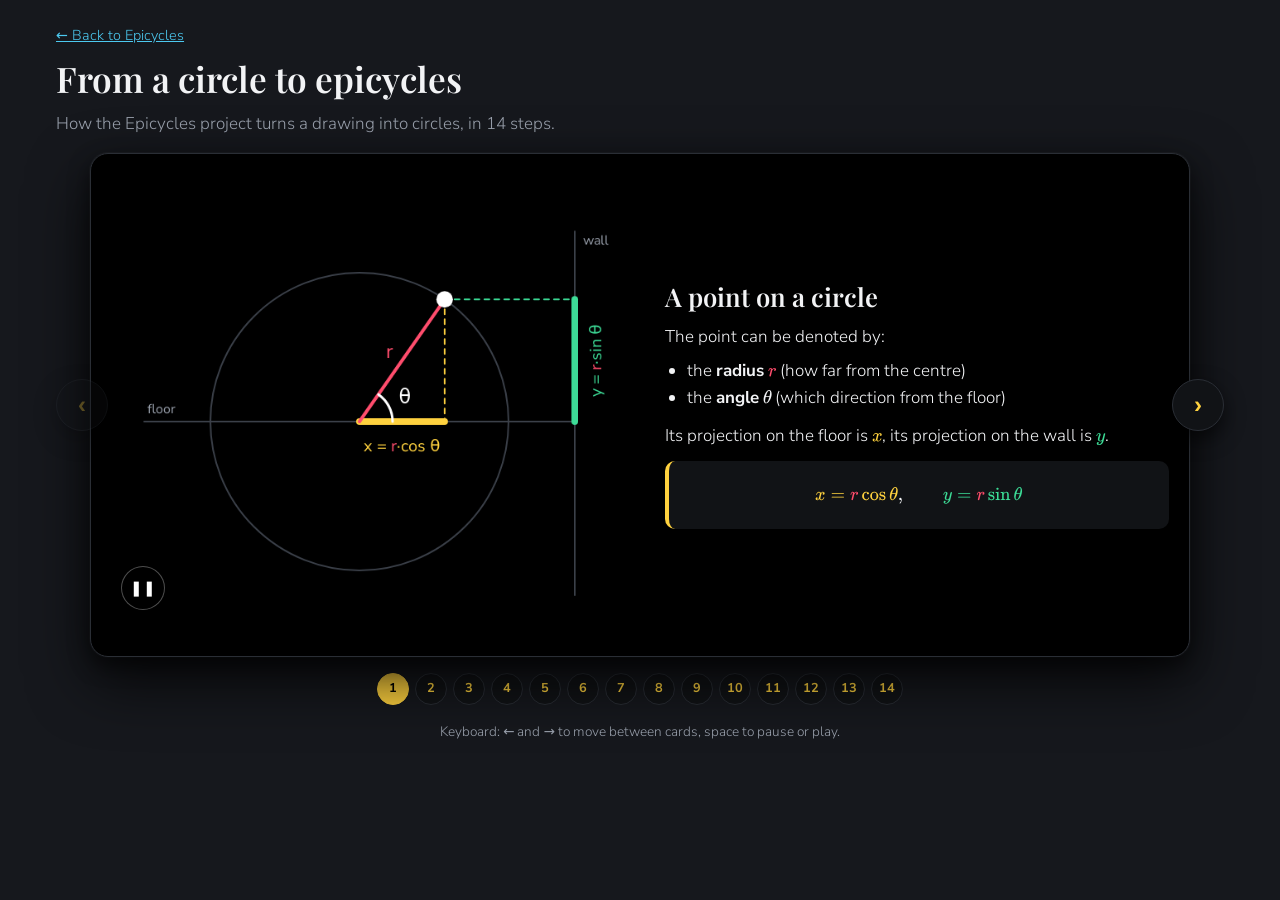
==== commit 9b74fac4: "modified DFT explainer cards" ====
--- a/dft.html
+++ b/dft.html
@@ -9,28 +9,22 @@
 <style>
 /* Layout: one card at a time; picture left, words right; arrows on the sides. Marigold and teal accents. */
 :root {
-  --bg: #eef2f7;
-  --card: #ffffff;
-  --fg: #14172b;
-  --muted: #5a6178;
-  --line: #d6dce6;
-  --accent: #b45309;
-  --accent-soft: #fdf1dc;
-  --teal: #0e7490;
-  --screen: #0b0f17;
+  /* always dark, like the Epicycles app */
+  --bg: #16181d; --card: #111316; --fg: #f2f3f5; --muted: #9aa1ad; --line: #2a2e35;
+  --accent: #ffd23f; --accent-soft: #111316; --teal: #4cc9f0; --screen: #000000; color-scheme: dark;
   --display: "Playfair Display", Georgia, serif;
   --body: "Avenir", "Avenir Next", "Nunito Sans", "Segoe UI", system-ui, sans-serif;
   --mono: "JetBrains Mono", ui-monospace, Menlo, Consolas, monospace;
 }
 @media (prefers-color-scheme: dark) {
   :root:not([data-theme="light"]) {
-    --bg: #0d1117; --card: #161b26; --fg: #e9ecf3; --muted: #9aa3b5; --line: #2a3142;
-    --accent: #fbbf24; --accent-soft: #2a2110; --teal: #22d3ee; --screen: #0b0f17; color-scheme: dark;
+    --bg: #16181d; --card: #111316; --fg: #f2f3f5; --muted: #9aa1ad; --line: #2a2e35;
+  --accent: #ffd23f; --accent-soft: #111316; --teal: #4cc9f0; --screen: #000000; color-scheme: dark;
   }
 }
 :root[data-theme="dark"] {
-  --bg: #0d1117; --card: #161b26; --fg: #e9ecf3; --muted: #9aa3b5; --line: #2a3142;
-  --accent: #fbbf24; --accent-soft: #2a2110; --teal: #22d3ee; --screen: #0b0f17; color-scheme: dark;
+  --bg: #16181d; --card: #111316; --fg: #f2f3f5; --muted: #9aa1ad; --line: #2a2e35;
+  --accent: #ffd23f; --accent-soft: #111316; --teal: #4cc9f0; --screen: #000000; color-scheme: dark;
 }
 * { box-sizing: border-box; }
 body { background: var(--bg); color: var(--fg); font-family: var(--body); font-weight: 300; font-size: 17px; line-height: 1.55; margin: 0; }
@@ -48,12 +42,12 @@
   display: grid;
   grid-template-columns: minmax(0, 1.05fr) minmax(0, 1fr);
   gap: 24px;
-  box-shadow: 0 10px 30px rgba(20, 23, 43, 0.18);
+  box-shadow: 0 24px 60px rgba(0, 0, 0, 0.75), 0 8px 20px rgba(0, 0, 0, 0.5), 0 0 0 1px rgba(255, 255, 255, 0.04);
   min-height: 0;
   align-items: center;
   /* the cards are always black, in light and dark mode */
-  --card: #000000; --fg: #eef1f6; --muted: #a3abbd; --line: #262c3a; --bg: #10141d;
-  --accent: #fbbf24; --accent-soft: #1d170a; --teal: #22d3ee; --screen: #000000;
+  --card: #000000; --fg: #f2f3f5; --muted: #9aa1ad; --line: #2a2e35; --bg: #111316;
+  --accent: #ffd23f; --accent-soft: #111316; --teal: #4cc9f0; --screen: #000000;
   background: var(--card); color: var(--fg); border-color: var(--line);
 }
 .card .code { background: #11151f; }
@@ -91,9 +85,9 @@
 .side {
   position: absolute; top: 50%; transform: translateY(-50%); z-index: 2;
   width: 52px; height: 52px; border-radius: 50%;
-  border: 1px solid var(--line); background: var(--card); color: var(--fg);
+  border: 1px solid var(--line); background: #111316; color: var(--accent);
   font-size: 1.5rem; font-weight: 700; cursor: pointer;
-  box-shadow: 0 6px 18px rgba(20, 23, 43, 0.15);
+  box-shadow: 0 8px 20px rgba(0, 0, 0, 0.6);
 }
 .side.left { left: 0; }
 .side.right { right: 0; }
@@ -102,9 +96,9 @@
 .dots { display: flex; flex-wrap: wrap; gap: 6px; justify-content: center; }
 .dots button {
   font: inherit; font-size: 0.8rem; font-weight: 700; min-height: 32px; min-width: 32px; border-radius: 50%;
-  border: 1px solid var(--line); background: var(--card); color: var(--fg); cursor: pointer; padding: 0;
-}
-.dots button[aria-current="true"] { background: var(--accent); border-color: var(--accent); color: var(--card); }
+  border: 1px solid var(--line); background: #111316; color: var(--accent); cursor: pointer; padding: 0;
+}
+.dots button[aria-current="true"] { background: var(--accent); border-color: var(--accent); color: #000; }
 .pick { display: flex; align-items: center; gap: 12px; font-weight: 400; }
 .pick input { flex: 1; accent-color: var(--accent); min-height: 32px; }
 .pic { position: relative; }
@@ -206,12 +200,14 @@
 
 // a drawing made of two arrows (speed 1 and speed 3), used to show the unwinding
 const N2 = 24;
-const twoArrows = [{ speed: 1, radius: 110, start: 0 }, { speed: 3, radius: 45, start: 0.6 }];
+const twoArrows = [{ speed: 1, radius: 110, start: 0 }, { speed: 2, radius: 55, start: 0 }];   // same as card 5
 const twoDots = Array.from({ length: N2 }, (_, n) => tipAt(twoArrows, n / N2));
 
 // ================= drawing helpers (canvas 640 x 520; maths y points up) =================
 const W = 640, H = 520;
-const C = { ring: "#3a4458", r: "#ff6b8b", x: "#fbbf24", y: "#34d399", z: "#7dd3fc", pen: "#ffffff", text: "#cbd5e1", faint: "#6b7488", star: "#fbbf24" };
+// colours from the Epicycles app (shared.js PALETTE, style.css)
+const PALETTE = ["#ff4d6d", "#ffd23f", "#3ddc97", "#4cc9f0", "#b388ff", "#ff8c42", "#f72585", "#c0ff3e", "#80ffdb", "#5e9bff"];
+const C = { ring: "#3b4049", r: "#ff4d6d", x: "#ffd23f", y: "#3ddc97", z: "#4cc9f0", pen: "#ffffff", text: "#f2f3f5", faint: "#9aa1ad", star: "#ffd23f" };
 function clear(g) { g.setTransform(1, 0, 0, 1, 0, 0); g.fillStyle = "#000000"; g.fillRect(0, 0, W, H); g.lineCap = "round"; g.lineJoin = "round"; }
 function seg(g, x0, y0, x1, y1, col, w = 3, dash) { g.setLineDash(dash || []); g.strokeStyle = col; g.lineWidth = w; g.beginPath(); g.moveTo(x0, y0); g.lineTo(x1, y1); g.stroke(); g.setLineDash([]); }
 function arrow(g, x0, y0, x1, y1, col, w = 4) {
@@ -241,11 +237,14 @@
   g.closePath(); g.fill();
 }
 const P = (cx, cy, x, y) => [cx + x, cy - y];
+function ringA(g, x, y, r, col) { g.globalAlpha = 0.5; ring(g, x, y, r, col, 1.5); g.globalAlpha = 1; }
+function penDot(g, x, y, r = 8) { g.shadowColor = C.x; g.shadowBlur = 16; dot(g, x, y, r, C.pen); g.shadowBlur = 0; }
 function pathLine(g, pts, cx, cy, col, w, upto) {
+  if (col === C.pen) { g.shadowColor = C.pen; g.shadowBlur = 10; }   // the drawing glows, as in the app
   g.strokeStyle = col; g.lineWidth = w; g.beginPath();
   const n = upto === undefined ? pts.length : upto;
   for (let i = 0; i < n; i++) { const [sx, sy] = P(cx, cy, pts[i][0], pts[i][1]); i ? g.lineTo(sx, sy) : g.moveTo(sx, sy); }
-  g.stroke();
+  g.stroke(); g.shadowBlur = 0;
 }
 function chain(g, circles, p, cx, cy, ringCol, heads) {
   let x = 0, y = 0;
@@ -253,9 +252,10 @@
     const a = c.start + 2 * Math.PI * c.speed * p;
     const nx = x + c.radius * Math.cos(a), ny = y + c.radius * Math.sin(a);
     const [sx, sy] = P(cx, cy, x, y), [ex, ey] = P(cx, cy, nx, ny);
-    if (c.speed !== 0 && c.radius > 1) ring(g, sx, sy, c.radius, ringCol || C.ring, 1.5);
-    if (heads) arrow(g, sx, sy, ex, ey, i % 2 ? C.z : C.r, 4);
-    else seg(g, sx, sy, ex, ey, i % 2 ? C.z : C.r, 3);
+    const col = circles.length > 2 ? PALETTE[i % PALETTE.length] : (i % 2 ? C.z : C.r);
+    if (c.speed !== 0 && c.radius > 1) ringA(g, sx, sy, c.radius, col);
+    if (heads) arrow(g, sx, sy, ex, ey, col, 4);
+    else { g.globalAlpha = 0.95; seg(g, sx, sy, ex, ey, col, 2.5); g.globalAlpha = 1; }
     x = nx; y = ny;
   });
   return P(cx, cy, x, y);
@@ -263,7 +263,7 @@
 const turnBack = ([X, Y], a) => [X * Math.cos(a) + Y * Math.sin(a), Y * Math.cos(a) - X * Math.sin(a)];
 
 // ================= one picture per card (sec = seconds since the card was opened) =================
-const ARROW_COLS = ["#a78bfa", "#fb923c", "#e879f9", "#a3e635"];
+const ARROW_COLS = ["#b388ff", "#ff8c42", "#f72585", "#c0ff3e"];
 const flower = [{ speed: 1, radius: 105, start: 0 }, { speed: -4, radius: 58, start: 0 }, { speed: 6, radius: 36, start: 0 }, { speed: -9, radius: 22, start: 0 }];
 const flowerPath = shapeOf(flower);
 const lapHeart = [{ speed: 1, radius: 110, start: 0 }, { speed: 2, radius: 55, start: 0 }];   // both start along the floor
@@ -300,15 +300,15 @@
   // 2. the complex plane
   plane(g, sec) {
     const cx = 300, cy = 280, U = 45, th = Math.PI / 4 + (Math.PI / 4) * Math.sin(0.35 * sec), R = 4;
-    for (let i = -5; i <= 6; i++) { seg(g, cx + i * U, 40, cx + i * U, H - 40, "#161d2b", 1); }
-    for (let j = -4; j <= 4; j++) { seg(g, 20, cy - j * U, W - 20, cy - j * U, "#161d2b", 1); }
+    for (let i = -5; i <= 6; i++) { seg(g, cx + i * U, 40, cx + i * U, H - 40, "#15181d", 1); }
+    for (let j = -4; j <= 4; j++) { seg(g, 20, cy - j * U, W - 20, cy - j * U, "#15181d", 1); }
     arrow(g, 30, cy, W - 20, cy, C.faint, 2); arrow(g, cx, H - 30, cx, 30, C.faint, 2);
     label(g, "real", W - 24, cy + 26, C.x, 18, "right"); label(g, "imaginary (i)", cx + 10, 44, C.y, 18);
     for (let i = 1; i <= 4; i++) {
       label(g, String(i), cx + i * U, cy + 20, C.faint, 14, "center");
       label(g, String(i), cx - 8, cy - i * U + 5, C.faint, 14, "right");
     }
-    ring(g, cx, cy, R * U, "rgba(125,211,252,0.25)", 1.5);
+    ring(g, cx, cy, R * U, "rgba(76,201,240,0.25)", 1.5);
     const X = R * Math.cos(th), Y = R * Math.sin(th);
     const [x, y] = P(cx, cy, X * U, Y * U);
     seg(g, cx, cy, x, cy, C.x, 6); seg(g, x, cy, x, y, C.y, 6);
@@ -322,19 +322,19 @@
   // 3. adding circles
   sum(g, sec) {
     const cx = 320, cy = 260, p = (sec / 12) % 1, cols = ARROW_COLS;
-    pathLine(g, flowerPath, cx, cy, "rgba(255,255,255,0.12)", 2);
+    pathLine(g, flowerPath, cx, cy, "rgba(255,255,255,0.10)", 2);
     pathLine(g, flowerPath, cx, cy, C.pen, 3, Math.floor(p * 400) + 1);
     let x = 0, y = 0;
     flower.forEach((c, i) => {
       const a = c.start + 2 * Math.PI * c.speed * p;
       const nx = x + c.radius * Math.cos(a), ny = y + c.radius * Math.sin(a);
       const [sx, sy] = P(cx, cy, x, y), [ex, ey] = P(cx, cy, nx, ny);
-      ring(g, sx, sy, c.radius, C.ring, 1.5);
+      ringA(g, sx, sy, c.radius, cols[i]);
       arrow(g, sx, sy, ex, ey, cols[i], 4);
       x = nx; y = ny;
     });
     const [px, py] = P(cx, cy, x, y);
-    dot(g, px, py, 7, C.pen);
+    penDot(g, px, py, 7);
   },
   // 4. start angles
   start(g, sec) {
@@ -373,10 +373,10 @@
     const cx = 200, cy = 230, tsec = sec % (PERIOD + 1.5), t = Math.min(tsec, PERIOD), p = t / PERIOD;
     seg(g, cx - 140, cy, cx + 200, cy, C.ring, 1.5);
     label(g, "floor", cx - 140, cy - 10, C.faint, 15);
-    pathLine(g, lapHeartPath, cx, cy, "rgba(255,255,255,0.12)", 2);
+    pathLine(g, lapHeartPath, cx, cy, "rgba(255,255,255,0.10)", 2);
     pathLine(g, lapHeartPath, cx, cy, C.pen, 3, Math.floor(p * 400) + 1);
     const [px, py] = chain(g, lapHeart, p, cx, cy, null, true);
-    dot(g, px, py, 8, C.pen);
+    penDot(g, px, py, 8);
     const tx = 430;
     label(g, `t = ${t.toFixed(1)} s`, tx, 90, C.pen, 24);
     label(g, `T = ${PERIOD} s per lap`, tx, 124, C.text, 18);
@@ -400,33 +400,39 @@
     }
   },
   // 7. evenly spaced dots = time steps
-  dots(g, sec) {
-    const cx = 300, cy = 240, on = Math.floor(sec * 1.2) % 16;
-    pathLine(g, [...heartRaw, heartRaw[0]], cx, cy, "rgba(255,255,255,0.2)", 2);
-    heart16.forEach(([X, Y], n) => {
-      const [x, y] = P(cx, cy, X, Y);
+  dots(g, sec) {   // card 5's drawing, sampled at N = 16 equal time steps
+    const cx = 280, cy = 285, S = 1.05, N = 16, on = Math.floor(sec * 1.2) % N, placed = [];
+    seg(g, 40, cy, 600, cy, C.ring, 1.5); label(g, "floor", 44, cy - 10, C.faint, 15);
+    pathLine(g, shapeOf(twoArrows).map(([X, Y]) => [X * S, Y * S]), cx, cy, "rgba(255,255,255,0.2)", 2);
+    for (let n = 0; n < N; n++) {
+      const [X, Y] = tipAt(twoArrows, n / N), [x, y] = P(cx, cy, X * S, Y * S);
       dot(g, x, y, n === on ? 10 : 6, n === on ? C.x : C.z);
-      label(g, String(n), x + 11, y - 9, n === on ? C.x : C.faint, 15);
-    });
-    const [ox, oy] = P(cx, cy, 0, 0); dot(g, ox, oy, 4, C.text); label(g, "(0, 0)", ox + 7, oy + 18, C.faint, 14);
+      const out = Math.hypot(X, Y) > 1 ? [X / Math.hypot(X, Y), Y / Math.hypot(X, Y)] : [1, 0];
+      const lx = x + 18 * out[0], ly = y - 18 * out[1] + 5;
+      if (n === on || placed.every(([px, py]) => Math.hypot(px - lx, py - ly) > 16)) {   // skip labels that would overlap
+        label(g, String(n), lx, ly, n === on ? C.x : C.faint, 14, "center"); placed.push([lx, ly]);
+      }
+    }
     label(g, `N = 16 points.   Point n = ${on}:`, 20, 40, C.text, 18);
     label(g, `t${sub(on)} = ${on} × T ÷ 16 = ${(on * PERIOD / 16).toFixed(2)} s   (T = ${PERIOD} s)`, 20, 68, C.x, 18);
   },
   // ride along: normal view vs. view spinning with arrow 1
   ride(g, sec) {
-    const p = (sec / 8) % 1, S = 0.72;
+    const p = (sec / PERIOD) % 1, S = 0.72, [A, B] = twoArrows;   // the two arrows from card 5
     [[165, false], [480, true]].forEach(([cx, spin]) => {
-      const cy = 270, back = spin ? 2 * Math.PI * p : 0;
+      const cy = 270, back = spin ? 2 * Math.PI * A.speed * p : 0;
       const pts = shapeOf(twoArrows).map(d => turnBack(d, back).map(v => v * S));
       if (!spin) pathLine(g, pts, cx, cy, "rgba(255,255,255,0.15)", 2);
-      const [a1x, a1y] = turnBack([110 * Math.cos(2 * Math.PI * p), 110 * Math.sin(2 * Math.PI * p)], back);
-      const a2 = 0.6 + 2 * Math.PI * 3 * p, [b2x, b2y] = turnBack([45 * Math.cos(a2), 45 * Math.sin(a2)], back);
+      const aA = A.start + 2 * Math.PI * A.speed * p, aB = B.start + 2 * Math.PI * B.speed * p;
+      const [a1x, a1y] = turnBack([A.radius * Math.cos(aA), A.radius * Math.sin(aA)], back);
+      const [b2x, b2y] = turnBack([B.radius * Math.cos(aB), B.radius * Math.sin(aB)], back);
       const [x1, y1] = P(cx, cy, a1x * S, a1y * S), [x2, y2] = P(cx, cy, (a1x + b2x) * S, (a1y + b2y) * S);
-      ring(g, x1, y1, 45 * S, C.ring, 1.5);
+      ringA(g, cx, cy, A.radius * S, C.r);
+      ringA(g, x1, y1, B.radius * S, C.z);
       arrow(g, cx, cy, x1, y1, C.r, 5); arrow(g, x1, y1, x2, y2, C.z, 4); dot(g, x2, y2, 6, C.pen);
-      label(g, spin ? "turned back with k = 1" : "normal view", cx, 60, C.pen, 20, "center");
-      label(g, spin ? "big arrow: frozen" : "both arrows turn", cx, 440, C.x, 18, "center");
-      label(g, spin ? "small arrow: still turns" : "", cx, 466, C.z, 18, "center");
+      label(g, spin ? "turned back with k = 1" : "normal view (card 5)", cx, 60, C.pen, 20, "center");
+      label(g, spin ? "k = 1: frozen" : "both arrows turn", cx, 440, spin ? C.r : C.x, 18, "center");
+      label(g, spin ? "k = 2: still turns, once per lap" : "", cx, 466, C.z, 18, "center");
     });
     seg(g, 320, 90, 320, 420, C.ring, 1, [4, 6]);
   },
@@ -440,7 +446,7 @@
         const a = spinning ? start + 2 * Math.PI * n / N : start;
         const X = R * Math.cos(a), Y = R * Math.sin(a); sx += X; sy += Y;
         const [x, y] = P(cx, cy, X, Y);
-        arrow(g, cx, cy, x, y, n === shown - 1 ? C.r : "rgba(255,107,139,0.35)", 3);
+        arrow(g, cx, cy, x, y, n === shown - 1 ? C.r : "rgba(255,77,109,0.35)", 3);
       }
       const [ax, ay] = P(cx, cy, sx / shown, sy / shown);
       star(g, ax, ay, 13, C.star);
@@ -463,7 +469,7 @@
     if (len > 2) arrow(g, cx, cy, ax, ay, C.star, 5);
     star(g, ax, ay, 13, C.star);
     label(g, `turned back with k = ${k}`, 20, 40, C.pen, 20);
-    label(g, len > 2 ? `★ average: a circle of radius ${len.toFixed(0)}` : "★ average ≈ 0: no circle with this k", 20, 480, C.x, 19);
+    label(g, len > 2 ? `★ average: a circle of radius ${len.toFixed(0)}` : "★ average ≈ 0: no circle with this k", 20, 68, C.x, 19);
   },
   // c_k as an arrow: length r_k, direction φ_k; the circle it draws
   polar(g, sec) {
@@ -485,19 +491,19 @@
     const cx = 260, cy = 260, cyc = 6, q = (sec % cyc) / cyc;
     const s = q < 0.45 ? q / 0.45 : q < 0.8 ? 1 : 1 - (q - 0.8) / 0.2;
     seg(g, 40, cy, 470, cy, C.ring, 1, [6, 8]);
-    pathLine(g, [...twoDots, twoDots[0]], cx, cy, "rgba(255,255,255,0.12)", 2);
+    pathLine(g, [...twoDots, twoDots[0]], cx, cy, "rgba(255,255,255,0.10)", 2);
     let sx = 0, sy = 0;
     twoDots.forEach((d, n) => {
       const [ux, uy] = turnBack(d, s * 2 * Math.PI * 1 * n / N2);
       sx += ux; sy += uy;
       const [x, y] = P(cx, cy, ux, uy); dot(g, x, y, 5, C.z);
     });
-    if (s > 0.98) { const [ax, ay] = P(cx, cy, sx / N2, sy / N2); arrow(g, cx, cy, ax, ay, C.star, 4); star(g, ax, ay, 13, C.star); label(g, "average = c₁", ax, ay + 34, C.x, 17, "center"); }
+    if (s > 0.98) { const [ax, ay] = P(cx, cy, sx / N2, sy / N2); arrow(g, cx, cy, ax, ay, C.star, 4); star(g, ax, ay, 13, C.star); label(g, "★ average = c₁", cx + 100, 440, C.x, 18, "center"); }
     label(g, "k = 1: turn point n back", 20, 40, C.text, 19);
     label(g, "by 2π·1·n ÷ N", 20, 66, C.text, 19);
     label(g, `turned back: ${(s * 100).toFixed(0)}%`, 20, 98, C.x, 17);
-    label(g, "this drawing = a big arrow (k = 1)", 620, 40, C.faint, 16, "right");
-    label(g, "+ a small arrow (k = 3)", 620, 64, C.faint, 16, "right");
+    label(g, "the drawing from card 5:", 620, 40, C.faint, 16, "right");
+    label(g, "arrows k = 1 and k = 2", 620, 64, C.faint, 16, "right");
   },
   // 9. why it works
   cancel(g, sec) {
@@ -553,10 +559,10 @@
   epicycles(g, sec) {
     const cx = 320, cy = 245, p = (sec / 10) % 1, use = heartSorted.slice(0, 31);
     const path = shapeOf(use);
-    pathLine(g, [...heart128, heart128[0]], cx, cy, "rgba(255,255,255,0.12)", 2);
+    pathLine(g, [...heart128, heart128[0]], cx, cy, "rgba(255,255,255,0.10)", 2);
     pathLine(g, path, cx, cy, C.pen, 3, Math.floor(p * 400) + 1);
-    const [px, py] = chain(g, use, p, cx, cy, "rgba(125,211,252,0.25)");
-    dot(g, px, py, 8, C.x);
+    const [px, py] = chain(g, use, p, cx, cy, "rgba(76,201,240,0.25)");
+    penDot(g, px, py, 8);
     label(g, "the 30 biggest circles redraw the heart", 20, 40, C.text, 19);
   },
 };
@@ -571,21 +577,21 @@
 const CARDS = [
   { draw: "circle", title: "A point on a circle",
     body: R`<p>The point can be denoted by:</p>
-      <ul><li>the <b>radius</b> \({\color[RGB]{255,107,139}r}\) (how far from the centre)</li><li>the <b>angle</b> \(\theta\) (which direction from the floor)</li></ul>
-      <p>Its projection on the floor is \({\color[RGB]{251,191,36}x}\), its projection on the wall is \({\color[RGB]{52,211,153}y}\).</p>`,
-    formula: R`\[ {\color[RGB]{251,191,36}x = {\color[RGB]{255,107,139}r}\cos\theta}, \qquad {\color[RGB]{52,211,153}y = {\color[RGB]{255,107,139}r}\sin\theta} \]` },
+      <ul><li>the <b>radius</b> \({\color[RGB]{255,77,109}r}\) (how far from the centre)</li><li>the <b>angle</b> \(\theta\) (which direction from the floor)</li></ul>
+      <p>Its projection on the floor is \({\color[RGB]{255,210,63}x}\), its projection on the wall is \({\color[RGB]{61,220,151}y}\).</p>`,
+    formula: R`\[ {\color[RGB]{255,210,63}x = {\color[RGB]{255,77,109}r}\cos\theta}, \qquad {\color[RGB]{61,220,151}y = {\color[RGB]{255,77,109}r}\sin\theta} \]` },
 
   { draw: "plane", title: "The complex plane",
     body: R`<p>The floor and the wall now become the two axes of a <b>complex plane</b>.</p>
-      <p>Let \({\color[RGB]{125,211,252}z} = {\color[RGB]{251,191,36}x} + i{\color[RGB]{52,211,153}y}\).</p>`,
-    formula: R`\[ {\color[RGB]{125,211,252}z} = {\color[RGB]{251,191,36}x} + i\,{\color[RGB]{52,211,153}y} = {\color[RGB]{255,107,139}r}{\color[RGB]{251,191,36}\cos\theta} + i\,{\color[RGB]{255,107,139}r}{\color[RGB]{52,211,153}\sin\theta} = {\color[RGB]{255,107,139}r}e^{i\theta} \]`,
-    after: R`<p>Using Euler's formula, \(e^{i\theta} = \cos\theta + i\sin\theta\), we can set \({\color[RGB]{125,211,252}z} = {\color[RGB]{255,107,139}r}e^{i\theta}\): an arrow of length \({\color[RGB]{255,107,139}r}\) at angle \(\theta\). Turning by \(a\) means multiplying by \(e^{ia}\).</p>` },
+      <p>Let \({\color[RGB]{76,201,240}z} = {\color[RGB]{255,210,63}x} + i{\color[RGB]{61,220,151}y}\).</p>`,
+    formula: R`\[ {\color[RGB]{76,201,240}z} = {\color[RGB]{255,210,63}x} + i\,{\color[RGB]{61,220,151}y} = {\color[RGB]{255,77,109}r}{\color[RGB]{255,210,63}\cos\theta} + i\,{\color[RGB]{255,77,109}r}{\color[RGB]{61,220,151}\sin\theta} = {\color[RGB]{255,77,109}r}e^{i\theta} \]`,
+    after: R`<p>Using Euler's formula, \(e^{i\theta} = \cos\theta + i\sin\theta\), we can set \({\color[RGB]{76,201,240}z} = {\color[RGB]{255,77,109}r}e^{i\theta}\): an arrow of length \({\color[RGB]{255,77,109}r}\) at angle \(\theta\). Turning by \(a\) means multiplying by \(e^{ia}\).</p>` },
 
   { draw: "sum", title: "Going beyond a single circle",
     body: R`<p>For more circles, <b>add</b> arrows tip to tail. The last tip holds the pen.</p>
       <p>A circle riding on a circle is an <b>epicycle</b>.</p>
       <p>\(z_k\) is the \(k\)-th circle's arrow.</p>`,
-    formula: R`\[ z = {\color[RGB]{167,139,250}z_1} + {\color[RGB]{251,146,60}z_2} + {\color[RGB]{232,121,249}z_3} + {\color[RGB]{163,230,53}z_4} = \sum_k z_k \]`,
+    formula: R`\[ z = {\color[RGB]{179,136,255}z_1} + {\color[RGB]{255,140,66}z_2} + {\color[RGB]{247,37,133}z_3} + {\color[RGB]{192,255,62}z_4} = \sum_k z_k \]`,
     after: R`<p>The arrows turn, so \(z\) is a function of time:</p>
       <div class="formula">\[ z(t) = \sum_k z_k(t) \]</div>` },
 
@@ -599,27 +605,22 @@
     body: R`<p>We label each circle by \(k\), the <b>number of whole turns it makes per lap</b>. So every arrow is back where it began at the start of the lap.</p>
       <p>\(\theta_k\) is how far circle \(k\)'s arrow has turned so far: the \(\theta\) of card 1, now for circle \(k\).</p>`,
     formula: R`\[ \theta_k = \omega_k\, t = \frac{2\pi k\, t}{T}, \quad \text{where } \omega_k = \frac{2\pi k}{T} \]`,
-    after: R`<p>When \(k = 1\), it turns exactly once per lap: the <b>base circle</b> (\(k = -1\) turns once the other way).</p>` },
+    after: R`<p>When \(k = 1\), it turns exactly once per lap: the <b>base circle</b> <span style="white-space: nowrap">(\(k = -1\)</span> turns once the other way).</p>` },
 
   { draw: "puzzle", title: "From a drawing to epicycles",
     body: R`<p>On <button class="goto" data-card="3">card 3</button>, \(z(t) = \sum_k z_k(t)\): each arrow \(z_k(t)\) is a <b>function of time</b>.</p>
       <p>Let \(c_k\) be arrow \(k\) at the start of the lap: one per circle. <span class="hint-inline">(hint: \(c_k\) is not just the radius \(r_k\))</span></p>
       <p>As time runs, arrow \(k\) is \(c_k\) turned by \(\theta_k\). Over one lap, the pen traces the drawing:</p>`,
     formula: R`\[ \begin{gathered} z(t) = \sum_k c_k\, e^{i 2\pi k t / T} \\[10pt] \text{where} \quad z_k(t) = c_k\, e^{i 2\pi k t / T}, \quad c_k = z_k(0) \end{gathered} \]`,
-    after: R`<p>The puzzle: given the drawing, find every \(c_k\). Welcome to the job of the <b>Discrete Fourier Transform (DFT)</b>!</p>` },
-
-  { draw: "dots", title: "Evenly spaced points",
-    body: R`<p>Take \(N\) points, evenly spaced along the line. Point \(n\) is one <b>time step</b>, \(n = 0, 1, \dots, N-1\).</p>
-      <p>\({\color[RGB]{251,191,36}t_n}\) is the moment the pen reaches point \(n\); \({\color[RGB]{125,211,252}z_n}\) is where the pen is then.</p>`,
-    formula: R`\[ \begin{gathered} {\color[RGB]{251,191,36}t_n} = \frac{n\,T}{N}, \qquad {\color[RGB]{125,211,252}z_n} = z({\color[RGB]{251,191,36}t_n}) = x_n + i\,y_n \\[10pt] \text{where } T \text{ is the lap time} \end{gathered} \]`,
-    after: R`<p>Previously \(z(t)\) was <b>continuous</b> in time. Now it becomes <b>discrete</b>: a list \({\color[RGB]{125,211,252}z_n}\), one value per time step. That is the D in DFT.</p>` },
+    after: R`<p>The puzzle: given the drawing, how do we find every \(c_k\)?</p>
+      <p style="color: var(--accent)">Welcome to the job of the <b>Discrete Fourier Transform (DFT)</b>!</p>` },
 
   { draw: "ride", title: "Turn everything back",
-    body: R`<p>From card 6, the drawing is \(z(t) = \sum_j c_j\, e^{i 2\pi j t / T}\), where \(j\) runs over all the arrows.</p>
+    body: R`<p>The drawing is \(z(t) = \sum_j c_j\, e^{i 2\pi j t / T}\), where \(j\) runs over all the arrows.</p>
       <p>To find one \(c_k\), turn the whole drawing <b>back</b> by arrow \(k\)'s angle \(2\pi k t / T\). Turning back means multiplying by \(e^{-i 2\pi k t / T}\) (card 2, but backwards):</p>`,
     formula: R`\[ z(t)\, e^{-i 2\pi k t / T} = c_k + \sum_{j \neq k} c_j\, e^{i 2\pi (j-k) t / T} \]`,
     after: R`<p>Arrow \(k\) is now <b>frozen</b> at \(c_k\). Every other arrow \(j\) still <b>turns</b>, \(j - k\) times per lap.</p>
-      <p class="hint-inline">In the picture: arrows with \(k = 1\) (big) and \(k = 3\) (small), turned back with \(k = 1\).</p>` },
+      <p class="hint-inline">In the picture: the two arrows from card 5, \(k = 1\) and \(k = 2\), turned back with \(k = 1\).</p>` },
 
   { draw: "zero", title: "Turning arrows average to zero",
     body: R`<p>Now take the <b>average over one lap</b>.</p>
@@ -627,18 +628,24 @@
     formula: R`\[ \text{average over the lap of } z(t)\, e^{-i 2\pi k t / T} = c_k \]`,
     after: R`<p>Everything except \(c_k\) cancels out.</p>` },
 
+  { draw: "dots", title: "Evenly spaced points",
+    body: R`<p>Take \(N\) points on the drawing from card 5, evenly spaced <b>in time</b>. Point \(n\) is one <b>time step</b>, \(n = 0, 1, \dots, N-1\).</p>
+      <p>\({\color[RGB]{255,210,63}t_n}\) is the moment the pen reaches point \(n\); \({\color[RGB]{76,201,240}z_n}\) is where the pen is then.</p>`,
+    formula: R`\[ \begin{gathered} {\color[RGB]{255,210,63}t_n} = \frac{n\,T}{N}, \qquad {\color[RGB]{76,201,240}z_n} = z({\color[RGB]{255,210,63}t_n}) = x_n + i\,y_n \\[10pt] \text{where } T \text{ is the lap time} \end{gathered} \]`,
+    after: R`<p>Previously \(z(t)\) was <b>continuous</b> in time. Now it becomes <b>discrete</b>: a list \({\color[RGB]{76,201,240}z_n}\), one value per time step. That is the D in DFT.</p>` },
+
   { draw: "unwind", title: "With points: the DFT",
-    body: R`<p>We only have the points \({\color[RGB]{125,211,252}z_n}\) at the times \({\color[RGB]{251,191,36}t_n}\) (card 7). There, the turn-back angle is</p>`,
-    formula: R`\[ \frac{2\pi k\, {\color[RGB]{251,191,36}t_n}}{T} = \frac{2\pi k n}{N} \]`,
+    body: R`<p>We only have the points \({\color[RGB]{76,201,240}z_n}\) at the times \({\color[RGB]{255,210,63}t_n}\) (card 9). There, the turn-back angle is</p>`,
+    formula: R`\[ \frac{2\pi k\, {\color[RGB]{255,210,63}t_n}}{T} = \frac{2\pi k n}{N} \]`,
     after: R`<p>Turn each point back, add them up and divide by \(N\): the average over the points.</p>
-      <div class="formula">\[ c_k = \frac{1}{N} \sum_{n=0}^{N-1} {\color[RGB]{125,211,252}z_n}\, e^{-i 2\pi k n / N} \]</div>
+      <div class="formula">\[ c_k = \frac{1}{N} \sum_{n=0}^{N-1} {\color[RGB]{76,201,240}z_n}\, e^{-i 2\pi k n / N} \]</div>
       <p>This is the <b>DFT</b>.</p>` },
 
   { draw: "pick", title: "Try every k",
     body: R`<p>Pick \(k\), turn the points back and average them (★). Only arrows that are really in the drawing survive.</p>`,
     after: R`<label class="pick">\(k\): <b id="kVal">1</b>
         <input type="range" id="pickK" min="-3" max="5" step="1" value="1"></label>
-      <p>Only \(k = 1\) and \(k = 3\) leave an arrow: exactly the two circles in the drawing.</p>` },
+      <p>Only \(k = 1\) and \(k = 2\) leave an arrow: exactly the two circles from card 5.</p>` },
 
   { draw: "four", title: "By hand: 4 points",
     body: R`<p>Points: \(z_0 = 2,\; z_1 = 2i,\; z_2 = -2,\; z_3 = -2i\). Here \(N = 4\), so point \(n\) is turned back by \(n \cdot 90°\) for \(k = 1\).</p>`,
@@ -654,10 +661,10 @@
 
   { draw: "polar", title: "From \\(c_k\\) to a circle",
     body: R`<p>\(c_k\) is an arrow, just like \(z = re^{i\theta}\) on card 2.</p>
-      <ul><li>its <b>length</b> is the radius \({\color[RGB]{255,107,139}r_k}\)</li>
+      <ul><li>its <b>length</b> is the radius \({\color[RGB]{255,77,109}r_k}\)</li>
         <li>its <b>direction</b> is the <b>start angle</b> \(\varphi_k\): where circle \(k\) points when the lap begins</li></ul>`,
-    formula: R`\[ c_k = {\color[RGB]{255,107,139}r_k}\, e^{i\varphi_k}, \quad \text{where } {\color[RGB]{255,107,139}r_k} = |c_k|, \ \varphi_k = \arg c_k \]`,
-    after: R`<p>So each circle is three numbers: radius \({\color[RGB]{255,107,139}r_k}\), turns per lap \(k\), start angle \(\varphi_k\).</p>` },
+    formula: R`\[ c_k = {\color[RGB]{255,77,109}r_k}\, e^{i\varphi_k}, \quad \text{where } {\color[RGB]{255,77,109}r_k} = |c_k|, \ \varphi_k = \arg c_k \]`,
+    after: R`<p>So each circle is three numbers: radius \({\color[RGB]{255,77,109}r_k}\), turns per lap \(k\), start angle \(\varphi_k\).</p>` },
 
   { draw: "epicycles", title: "The epicycles",
     body: R`<p>The DFT of the heart gives one circle per \(k\). The biggest ones:</p>`,
@@ -774,4 +781,4 @@
 </script>
 
 </body>
-</html>
+</html>
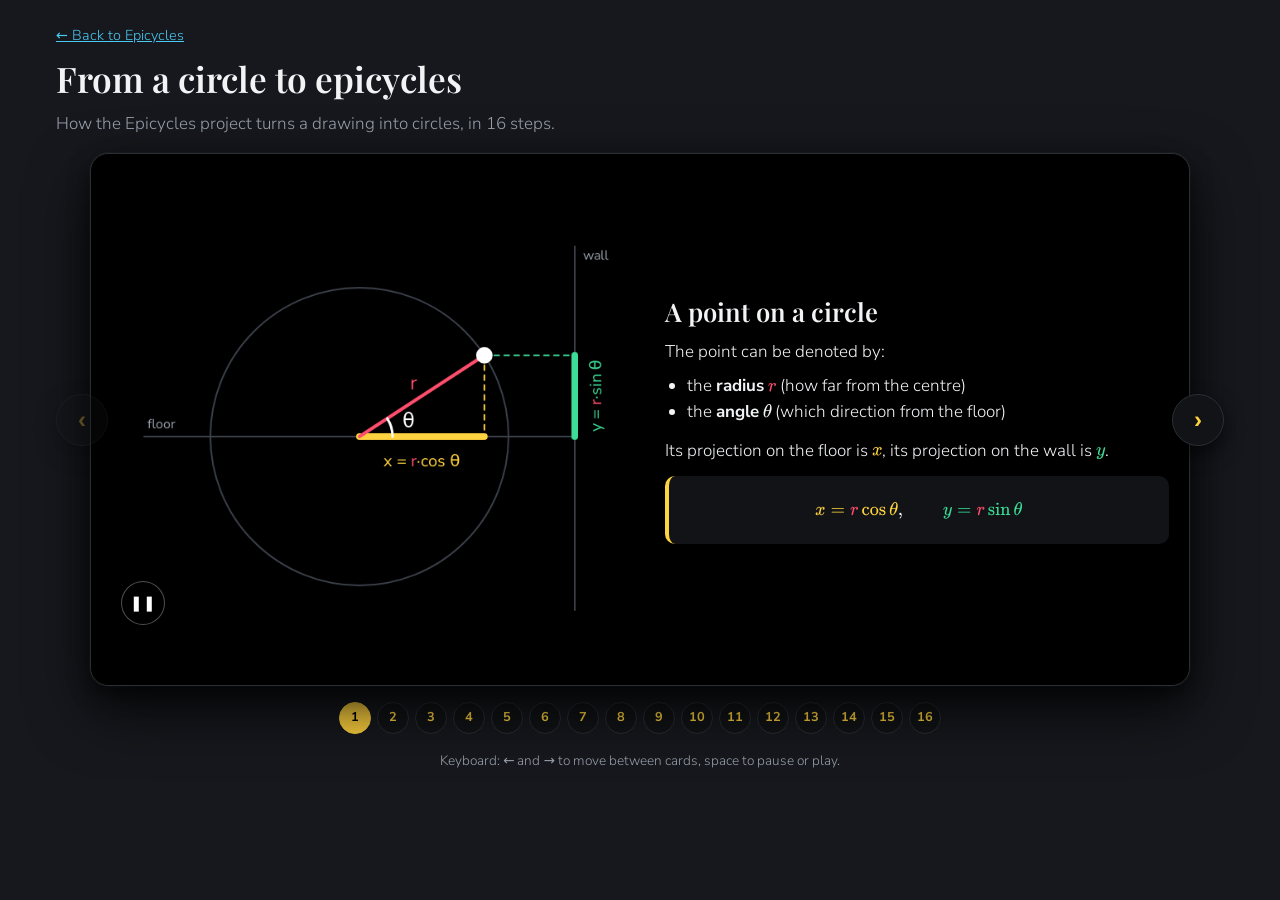
==== commit fdcc36d1: "modified DFT explainer cards" ====
--- a/dft.html
+++ b/dft.html
@@ -132,7 +132,7 @@
   <header>
     <p class="back"><a href="index.html">← Back to Epicycles</a></p>
     <h1>From a circle to epicycles</h1>
-    <p>How the Epicycles project turns a drawing into circles, in 14 steps.</p>
+    <p>How the Epicycles project turns a drawing into circles, in 16 steps.</p>
   </header>
 
   <div class="stage">
@@ -395,9 +395,28 @@
     pathLine(g, heartRaw, cx, cy, C.pen, 4, n);
     if (n > 0 && n < 400) { const [x, y] = P(cx, cy, ...heartRaw[n - 1]); dot(g, x, y, 8, C.x); }
     if (n >= 400) {
-      label(g, "c₋₂ ?   c₋₁ ?   c₀ ?   c₁ ?   c₂ ?   …", cx, 470, C.x, 22, "center");
       label(g, "which arrows draw this?", cx, 40, C.text, 19, "center");
     }
+  },
+  // card 5's arrows: dashed = where each starts (c₁, c₂), solid = turned by now
+  startTurn(g, sec) {
+    const cx = 260, cy = 270, S = 1.2, p = (sec / PERIOD) % 1, [A, B] = twoArrows;
+    seg(g, 40, cy, 600, cy, C.ring, 1.5); label(g, "floor", 44, cy - 10, C.faint, 15);
+    const path = shapeOf(twoArrows).map(([X, Y]) => [X * S, Y * S]);
+    pathLine(g, path, cx, cy, "rgba(255,255,255,0.10)", 2);
+    pathLine(g, path, cx, cy, C.pen, 3, Math.floor(p * 400) + 1);
+    // the starting arrows c1 and c2 (both along the floor), dashed
+    const [s1x, s1y] = P(cx, cy, A.radius * S, 0), [s2x, s2y] = P(cx, cy, (A.radius + B.radius) * S, 0);
+    seg(g, cx, cy, s1x, s1y, C.r, 2.5, [5, 5]); seg(g, s1x, s1y, s2x, s2y, C.z, 2.5, [5, 5]);
+    label(g, "c₁", (cx + s1x) / 2, cy - 18, C.r, 18, "center"); label(g, "c₂", (s1x + s2x) / 2, cy - 18, C.z, 18, "center");
+    // the arrows now
+    const aA = 2 * Math.PI * A.speed * p, aB = 2 * Math.PI * B.speed * p;
+    const [x1, y1] = P(cx, cy, A.radius * S * Math.cos(aA), A.radius * S * Math.sin(aA));
+    const [x2, y2] = [x1 + B.radius * S * Math.cos(aB), y1 - B.radius * S * Math.sin(aB)];
+    ringA(g, cx, cy, A.radius * S, C.r); ringA(g, x1, y1, B.radius * S, C.z);
+    arrow(g, cx, cy, x1, y1, C.r, 5); arrow(g, x1, y1, x2, y2, C.z, 4); penDot(g, x2, y2, 7);
+    label(g, "dashed: where each arrow starts (cₖ)", 20, 40, C.text, 17);
+    label(g, "solid: the same arrow, turned by θₖ", 20, 66, C.text, 17);
   },
   // 7. evenly spaced dots = time steps
   dots(g, sec) {   // card 5's drawing, sampled at N = 16 equal time steps
@@ -417,24 +436,46 @@
     label(g, `t${sub(on)} = ${on} × T ÷ 16 = ${(on * PERIOD / 16).toFixed(2)} s   (T = ${PERIOD} s)`, 20, 68, C.x, 18);
   },
   // ride along: normal view vs. view spinning with arrow 1
-  ride(g, sec) {
-    const p = (sec / PERIOD) % 1, S = 0.72, [A, B] = twoArrows;   // the two arrows from card 5
-    [[165, false], [480, true]].forEach(([cx, spin]) => {
-      const cy = 270, back = spin ? 2 * Math.PI * A.speed * p : 0;
-      const pts = shapeOf(twoArrows).map(d => turnBack(d, back).map(v => v * S));
-      if (!spin) pathLine(g, pts, cx, cy, "rgba(255,255,255,0.15)", 2);
-      const aA = A.start + 2 * Math.PI * A.speed * p, aB = B.start + 2 * Math.PI * B.speed * p;
-      const [a1x, a1y] = turnBack([A.radius * Math.cos(aA), A.radius * Math.sin(aA)], back);
-      const [b2x, b2y] = turnBack([B.radius * Math.cos(aB), B.radius * Math.sin(aB)], back);
-      const [x1, y1] = P(cx, cy, a1x * S, a1y * S), [x2, y2] = P(cx, cy, (a1x + b2x) * S, (a1y + b2y) * S);
-      ringA(g, cx, cy, A.radius * S, C.r);
-      ringA(g, x1, y1, B.radius * S, C.z);
-      arrow(g, cx, cy, x1, y1, C.r, 5); arrow(g, x1, y1, x2, y2, C.z, 4); dot(g, x2, y2, 6, C.pen);
-      label(g, spin ? "turned back with k = 1" : "normal view (card 5)", cx, 60, C.pen, 20, "center");
-      label(g, spin ? "k = 1: frozen" : "both arrows turn", cx, 440, spin ? C.r : C.x, 18, "center");
-      label(g, spin ? "k = 2: still turns, once per lap" : "", cx, 466, C.z, 18, "center");
-    });
-    seg(g, 320, 90, 320, 420, C.ring, 1, [4, 6]);
+  ride(g, sec) {   // card 5's drawing as N points: normal, turned back with k = 1, turned back with k = 2
+    const N = 16, n = Math.floor(sec * 1.5) % N, S = 0.56, [A, B] = twoArrows;
+    [[95, 0], [310, 1], [525, 2]].forEach(([cx, kb]) => {
+      const cy = 260;
+      for (let m = 0; m < N; m++) {
+        let pt = tipAt(twoArrows, m / N);
+        if (kb) pt = turnBack(pt, 2 * Math.PI * kb * m / N);
+        const [x, y] = P(cx, cy, pt[0] * S, pt[1] * S);
+        dot(g, x, y, m === n ? 0 : 3.5, m <= n ? C.z : "rgba(76,201,240,0.3)");
+      }
+      // the two arrows at point n (turned back by kb)
+      const turn = 2 * Math.PI * kb * n / N;
+      const aA = 2 * Math.PI * A.speed * n / N - turn, aB = 2 * Math.PI * B.speed * n / N - turn;
+      const [x1, y1] = P(cx, cy, A.radius * S * Math.cos(aA), A.radius * S * Math.sin(aA));
+      const [x2, y2] = [x1 + B.radius * S * Math.cos(aB), y1 - B.radius * S * Math.sin(aB)];
+      arrow(g, cx, cy, x1, y1, C.r, 4); arrow(g, x1, y1, x2, y2, C.z, 3); dot(g, x2, y2, 6, C.x);
+      label(g, kb ? `turned back, k = ${kb}` : "the points zₙ", cx, 70, C.pen, 18, "center");
+      if (kb === 0) label(g, `point n = ${n}`, cx, 430, C.x, 16, "center");
+      if (kb === 1) { label(g, "k = 1 frozen", cx, 430, C.r, 16, "center"); label(g, "k = 2 turns forwards", cx, 454, C.z, 16, "center"); }
+      if (kb === 2) { label(g, "k = 2 frozen", cx, 430, C.z, 16, "center"); label(g, "k = 1 turns backwards", cx, 454, C.r, 16, "center"); }
+    });
+    seg(g, 202, 100, 202, 410, C.ring, 1, [4, 6]); seg(g, 418, 100, 418, 410, C.ring, 1, [4, 6]);
+  },
+  // card 5's points turned back with k = 1, added one by one; ★ = running average, ends at c₁
+  avgPts(g, sec) {
+    const N = 16, cx = 230, cy = 270, S = 1.2, [A] = twoArrows, shown = Math.min(N, Math.floor(sec * 2) % (N + 6) + 1);
+    seg(g, 40, cy, 600, cy, C.ring, 1.5);
+    let sx = 0, sy = 0;
+    for (let m = 0; m < N; m++) {
+      const [X, Y] = turnBack(tipAt(twoArrows, m / N), 2 * Math.PI * A.speed * m / N);
+      const [x, y] = P(cx, cy, X * S, Y * S);
+      if (m < shown) { sx += X; sy += Y; dot(g, x, y, 5, C.z); } else dot(g, x, y, 3, "rgba(76,201,240,0.25)");
+    }
+    const [c1x, c1y] = P(cx, cy, A.radius * S, 0);
+    arrow(g, cx, cy, c1x, c1y, C.r, 4);
+    const [ax, ay] = P(cx, cy, sx / shown * S, sy / shown * S);
+    star(g, ax, ay, 13, C.star);
+    label(g, "turned back with k = 1", 20, 40, C.pen, 18);
+    label(g, `points added: ${shown} of ${N}`, 20, 68, C.faint, 16);
+    label(g, shown === N ? "★ average = c₁ (pink arrow)" : "★ running average", 20, 96, C.x, 17);
   },
   // averaging: a spinning arrow vs. a frozen arrow
   zero(g, sec) {
@@ -598,54 +639,61 @@
   { draw: "omega", title: "How fast the point revolves",
     body: R`<p>\(\omega\) is the <b>angle an arrow turns per second</b>, in radians per second.</p>
       <p>After \(t\) seconds it has turned \(\theta = \omega t\).</p>
-      <p>If one full turn (\(2\pi\) radians) takes \(T\) seconds, then \(\omega = 2\pi / T\).</p>`,
-    formula: R`\[ \theta = \omega\, t = \frac{2\pi t}{T}, \quad \text{where } \omega = \frac{2\pi}{T} \]` },
+      <p>If one full turn (\(2\pi\) radians) takes \(T\) seconds, then the <b>angular speed</b> is \(\omega = 2\pi / T\).</p>`,
+    formula: R`\[ \theta = \omega\, t = \frac{2\pi t}{T} \]` },
 
   { draw: "time", title: "Each circle's turns per lap",
     body: R`<p>We label each circle by \(k\), the <b>number of whole turns it makes per lap</b>. So every arrow is back where it began at the start of the lap.</p>
-      <p>\(\theta_k\) is how far circle \(k\)'s arrow has turned so far: the \(\theta\) of card 1, now for circle \(k\).</p>`,
+      <p>\(\theta_k\) is how far circle \(k\)'s arrow has turned so far: the \(\theta\) of <button class="goto" data-card="1">card 1</button>, now for circle \(k\).</p>`,
     formula: R`\[ \theta_k = \omega_k\, t = \frac{2\pi k\, t}{T}, \quad \text{where } \omega_k = \frac{2\pi k}{T} \]`,
     after: R`<p>When \(k = 1\), it turns exactly once per lap: the <b>base circle</b> <span style="white-space: nowrap">(\(k = -1\)</span> turns once the other way).</p>` },
 
   { draw: "puzzle", title: "From a drawing to epicycles",
-    body: R`<p>On <button class="goto" data-card="3">card 3</button>, \(z(t) = \sum_k z_k(t)\): each arrow \(z_k(t)\) is a <b>function of time</b>.</p>
+    body: R`<p>The puzzle: given the drawing, how do we find every \(c_k\)?</p>
+      <p style="color: var(--accent)">Welcome to the job of the <b>Discrete Fourier Transform (DFT)</b>!</p>` },
+
+  { draw: "startTurn", title: "Where each arrow starts",
+    body: R`<p>On <button class="goto" data-card="3">card 3</button>, the pen is \(z(t) = \sum_k z_k(t)\), where \(z_k(t)\) is arrow \(k\) at time \(t\): each arrow is a <b>function of time</b>.</p>
       <p>Let \(c_k\) be arrow \(k\) at the start of the lap: one per circle. <span class="hint-inline">(hint: \(c_k\) is not just the radius \(r_k\))</span></p>
       <p>As time runs, arrow \(k\) is \(c_k\) turned by \(\theta_k\). Over one lap, the pen traces the drawing:</p>`,
-    formula: R`\[ \begin{gathered} z(t) = \sum_k c_k\, e^{i 2\pi k t / T} \\[10pt] \text{where} \quad z_k(t) = c_k\, e^{i 2\pi k t / T}, \quad c_k = z_k(0) \end{gathered} \]`,
-    after: R`<p>The puzzle: given the drawing, how do we find every \(c_k\)?</p>
-      <p style="color: var(--accent)">Welcome to the job of the <b>Discrete Fourier Transform (DFT)</b>!</p>` },
-
-  { draw: "ride", title: "Turn everything back",
-    body: R`<p>The drawing is \(z(t) = \sum_j c_j\, e^{i 2\pi j t / T}\), where \(j\) runs over all the arrows.</p>
-      <p>To find one \(c_k\), turn the whole drawing <b>back</b> by arrow \(k\)'s angle \(2\pi k t / T\). Turning back means multiplying by \(e^{-i 2\pi k t / T}\) (card 2, but backwards):</p>`,
-    formula: R`\[ z(t)\, e^{-i 2\pi k t / T} = c_k + \sum_{j \neq k} c_j\, e^{i 2\pi (j-k) t / T} \]`,
-    after: R`<p>Arrow \(k\) is now <b>frozen</b> at \(c_k\). Every other arrow \(j\) still <b>turns</b>, \(j - k\) times per lap.</p>
-      <p class="hint-inline">In the picture: the two arrows from card 5, \(k = 1\) and \(k = 2\), turned back with \(k = 1\).</p>` },
-
-  { draw: "zero", title: "Turning arrows average to zero",
-    body: R`<p>Now take the <b>average over one lap</b>.</p>
-      <p>A turning arrow points every way equally, so its average is <b>0</b>. The frozen arrow is the same all lap, so its average is <b>itself</b>.</p>`,
-    formula: R`\[ \text{average over the lap of } z(t)\, e^{-i 2\pi k t / T} = c_k \]`,
+    formula: R`\[ \begin{gathered} z(t) = \sum_k {\color[RGB]{255,210,63}\overbrace{\rule{0pt}{16pt} {\color[RGB]{242,243,245}c_k}}^{\mathclap{\text{where it starts}}}} \, {\color[RGB]{255,210,63}\underbrace{\rule[-8pt]{0pt}{0pt} {\color[RGB]{242,243,245}e^{i 2\pi k t / T}}}_{\mathclap{\text{how much it turns}}}} \\[10pt] \text{where} \quad c_k = z_k(0) \end{gathered} \]` },
+
+  { draw: "dots", title: "Evenly spaced points",
+    body: R`<p>Now we move from <b>continuous</b> \(z(t)\) to <b>discrete</b> \({\color[RGB]{76,201,240}z_n}\).</p>
+      <p>Split the lap into \(N\) equal <b>time steps</b>, \(n = 0, 1, \dots, N-1\), and take one point at each.</p>
+      <p>\({\color[RGB]{255,210,63}t_n}\) is the moment the pen reaches point \(n\); \({\color[RGB]{76,201,240}z_n}\) is where the pen is then.</p>`,
+    formula: R`\[ \begin{gathered} {\color[RGB]{255,210,63}t_n} = \frac{n\,T}{N}, \qquad {\color[RGB]{76,201,240}z_n} = z({\color[RGB]{255,210,63}t_n}) \\[10pt] \text{where } T \text{ is the total lap time} \end{gathered} \]`,
+    after: R`<p>At the time steps \(t = {\color[RGB]{255,210,63}t_n}\), the angle \(2\pi k t / T\) on <button class="goto" data-card="7">card 7</button> becomes \(2\pi k {\color[RGB]{255,210,63}t_n} / T = 2\pi k n / N\):</p>
+      <div class="formula">\[ {\color[RGB]{76,201,240}z_n} = \sum_k c_k\, e^{i 2\pi k n / N} \]</div>` },
+
+  { draw: "ride", title: "Turn every point back",
+    body: R`<p style="color: var(--accent)"><b>Goal:</b> find \(c_k\), the starting arrow of one circle \(k\), using only the points of the drawing.</p>
+      <p>At time step \(n\), arrow \(k\) has turned by \(2\pi k n / N\). <b>Undo that turn</b>: multiply every point \({\color[RGB]{76,201,240}z_n}\) of the drawing by \(e^{-i 2\pi k n / N}\).</p>
+      <p>Each point is the sum of all arrows (<button class="goto" data-card="8">card 8</button>). We now number <b>all</b> arrows with \(j\), because \(k\) is the <b>one</b> arrow we look for: \({\color[RGB]{76,201,240}z_n} = \sum_j c_j\, e^{i 2\pi j n / N}\). Turning it back gives</p>`,
+    formula: R`\[ {\color[RGB]{76,201,240}z_n}\, e^{-i 2\pi k n / N} = c_k + \sum_{j \neq k} c_j\, e^{i 2\pi (j-k) n / N} \]`,
+    after: R`<p>Arrow \(k\) <b>freezes</b> at \(c_k\). Every other arrow \(j\) still <b>turns</b>, \(j - k\) times per lap.</p>` },
+
+  { draw: "avgPts", title: "Average the turned-back points",
+    body: R`<p>Now <b>average</b> both sides of the equation on <button class="goto" data-card="9">card 9</button>: add all \(N\) turned-back points and divide by \(N\).</p>`,
+    formula: R`\[ \begin{aligned} &\frac{1}{N}\sum_{n=0}^{N-1} {\color[RGB]{76,201,240}z_n}\, e^{-i 2\pi k n / N} \\ &\quad = c_k + \sum_{j \neq k} c_j\, \underbrace{\frac{1}{N}\sum_{n=0}^{N-1} e^{i 2\pi (j-k) n / N}}_{\color[RGB]{255,210,63}\text{turning arrow: average } 0} \\ &\quad = c_k \end{aligned} \]`,
+    after: R`<p>The frozen \(c_k\) survives; every turning arrow averages to 0 (why: <button class="goto" data-card="11">card 11</button>).</p>` },
+
+  { draw: "zero", title: "Average over the points",
+    body: R`<p>Now <b>average</b> the turned-back points: add all \(N\) of them and divide by \(N\).</p>
+      <p>A turning arrow points every way equally, so its average is <b>0</b>. The frozen arrow is the same at every point, so its average is <b>itself</b>.</p>`,
+    formula: R`\[ \frac{1}{N}\sum_{n=0}^{N-1} e^{i 2\pi (j-k) n / N} = \begin{cases} 1 & j = k \text{ (frozen)} \\ 0 & j \neq k \text{ (turning)} \end{cases} \]`,
     after: R`<p>Everything except \(c_k\) cancels out.</p>` },
 
-  { draw: "dots", title: "Evenly spaced points",
-    body: R`<p>Take \(N\) points on the drawing from card 5, evenly spaced <b>in time</b>. Point \(n\) is one <b>time step</b>, \(n = 0, 1, \dots, N-1\).</p>
-      <p>\({\color[RGB]{255,210,63}t_n}\) is the moment the pen reaches point \(n\); \({\color[RGB]{76,201,240}z_n}\) is where the pen is then.</p>`,
-    formula: R`\[ \begin{gathered} {\color[RGB]{255,210,63}t_n} = \frac{n\,T}{N}, \qquad {\color[RGB]{76,201,240}z_n} = z({\color[RGB]{255,210,63}t_n}) = x_n + i\,y_n \\[10pt] \text{where } T \text{ is the lap time} \end{gathered} \]`,
-    after: R`<p>Previously \(z(t)\) was <b>continuous</b> in time. Now it becomes <b>discrete</b>: a list \({\color[RGB]{76,201,240}z_n}\), one value per time step. That is the D in DFT.</p>` },
-
-  { draw: "unwind", title: "With points: the DFT",
-    body: R`<p>We only have the points \({\color[RGB]{76,201,240}z_n}\) at the times \({\color[RGB]{255,210,63}t_n}\) (card 9). There, the turn-back angle is</p>`,
-    formula: R`\[ \frac{2\pi k\, {\color[RGB]{255,210,63}t_n}}{T} = \frac{2\pi k n}{N} \]`,
-    after: R`<p>Turn each point back, add them up and divide by \(N\): the average over the points.</p>
-      <div class="formula">\[ c_k = \frac{1}{N} \sum_{n=0}^{N-1} {\color[RGB]{76,201,240}z_n}\, e^{-i 2\pi k n / N} \]</div>
-      <p>This is the <b>DFT</b>.</p>` },
+  { draw: "unwind", title: "The DFT",
+    body: R`<p>Put <button class="goto" data-card="9">card 9</button> and <button class="goto" data-card="10">card 10</button> together:</p>`,
+    formula: R`\[ c_k = {\color[RGB]{255,210,63}\underbrace{{\color[RGB]{242,243,245}\frac{1}{N}\sum_{n=0}^{N-1}}}_{\text{average (card 10)}}} \; {\color[RGB]{255,210,63}\underbrace{{\color[RGB]{76,201,240}z_n}\, {\color[RGB]{242,243,245}e^{-i 2\pi k n / N}}}_{\text{turn back (card 9)}}} \]`,
+    after: R`<p>Turn every point back by arrow \(k\)'s angle, then average. Whatever survives is \(c_k\). Do this for every \(k\): that is the <b>DFT</b>.</p>` },
 
   { draw: "pick", title: "Try every k",
     body: R`<p>Pick \(k\), turn the points back and average them (★). Only arrows that are really in the drawing survive.</p>`,
     after: R`<label class="pick">\(k\): <b id="kVal">1</b>
         <input type="range" id="pickK" min="-3" max="5" step="1" value="1"></label>
-      <p>Only \(k = 1\) and \(k = 2\) leave an arrow: exactly the two circles from card 5.</p>` },
+      <p>Only \(k = 1\) and \(k = 2\) leave an arrow: exactly the two circles from <button class="goto" data-card="5">card 5</button>.</p>` },
 
   { draw: "four", title: "By hand: 4 points",
     body: R`<p>Points: \(z_0 = 2,\; z_1 = 2i,\; z_2 = -2,\; z_3 = -2i\). Here \(N = 4\), so point \(n\) is turned back by \(n \cdot 90°\) for \(k = 1\).</p>`,
@@ -660,7 +708,7 @@
     after: R`<p>Only \(c_1 = 2\) survives: one circle of radius 2, once per lap, pointing right when the lap begins.</p>` },
 
   { draw: "polar", title: "From \\(c_k\\) to a circle",
-    body: R`<p>\(c_k\) is an arrow, just like \(z = re^{i\theta}\) on card 2.</p>
+    body: R`<p>\(c_k\) is an arrow, just like \(z = re^{i\theta}\) on <button class="goto" data-card="2">card 2</button>.</p>
       <ul><li>its <b>length</b> is the radius \({\color[RGB]{255,77,109}r_k}\)</li>
         <li>its <b>direction</b> is the <b>start angle</b> \(\varphi_k\): where circle \(k\) points when the lap begins</li></ul>`,
     formula: R`\[ c_k = {\color[RGB]{255,77,109}r_k}\, e^{i\varphi_k}, \quad \text{where } {\color[RGB]{255,77,109}r_k} = |c_k|, \ \varphi_k = \arg c_k \]`,
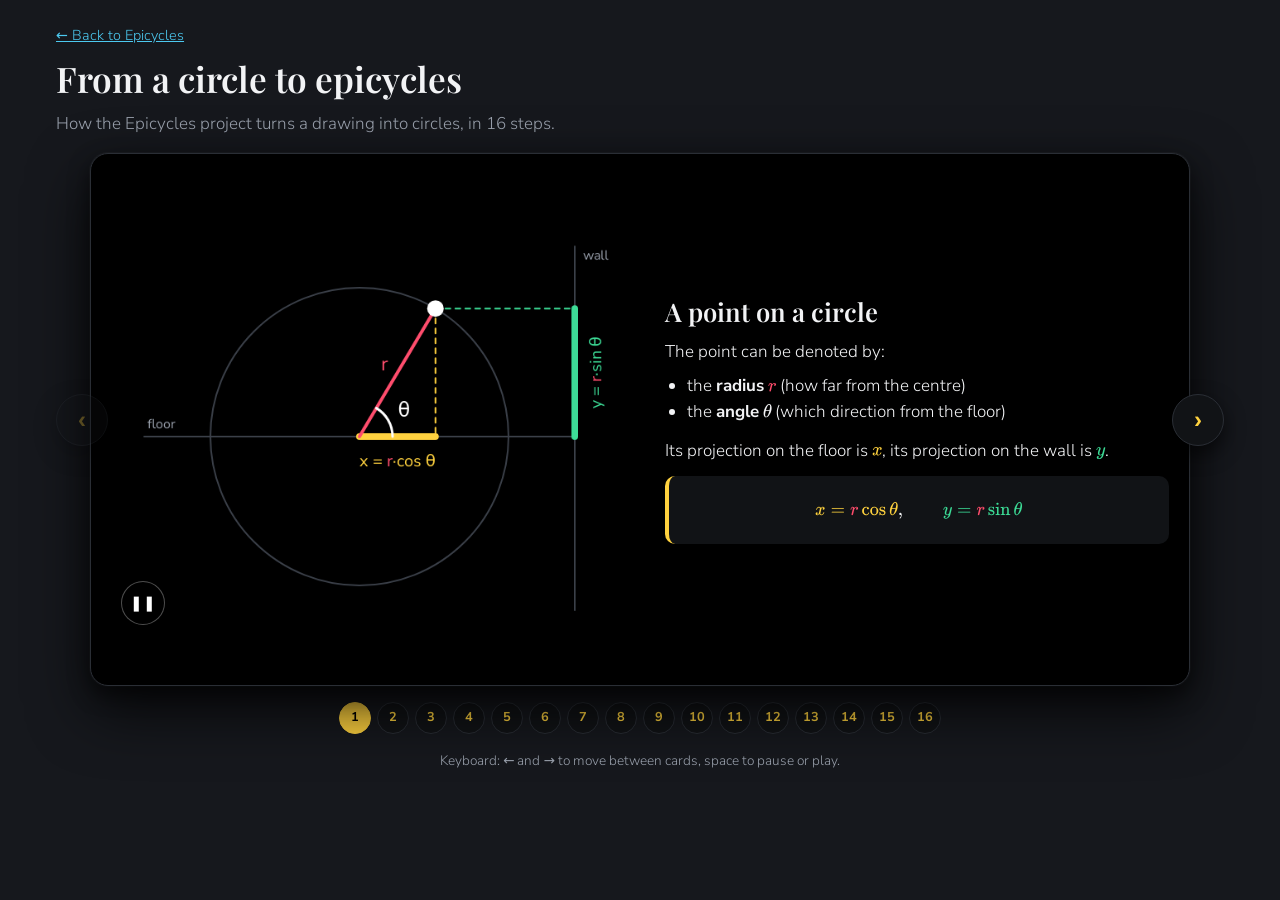
==== commit 314eb9d1: "modified DFT explainer cards" ====
--- a/dft.html
+++ b/dft.html
@@ -109,6 +109,17 @@
   font-size: 0.95rem; cursor: pointer;
 }
 .play:hover { background: rgba(255,255,255,0.15); }
+/* the bonus keeps its space reserved, so opening it never moves the text above */
+.bonus { font-size: 0.92rem; color: var(--muted); }
+.bonus-toggle { font: inherit; font-weight: 400; color: rgba(255, 210, 63, 0.7); background: none; border: 0; padding: 0; cursor: pointer; }
+.bonus-toggle:hover { color: var(--accent); }
+.bonus-toggle::before { content: "▸"; display: inline-block; margin-right: 6px; transition: transform 0.25s ease; }
+.bonus.open .bonus-toggle::before { transform: rotate(90deg); }
+.bonus-toggle:focus-visible { outline: 2px solid var(--teal); outline-offset: 2px; }
+.bonus-body { visibility: hidden; opacity: 0; transform: translateY(-6px); transition: opacity 0.3s ease, transform 0.3s ease, visibility 0.3s; }
+.bonus.open .bonus-body { visibility: visible; opacity: 1; transform: none; }
+.bonus-body p { margin-top: 6px; }
+@media (prefers-reduced-motion: reduce) { .bonus-body, .bonus-toggle::before { transition: none; } }
 .hint-inline { font-size: 0.88rem; color: var(--muted); }
 .hint { font-size: 0.88rem; color: var(--muted); border-left: 2px solid var(--line); padding-left: 10px; }
 .goto { font: inherit; color: var(--teal); background: none; border: 0; padding: 0; cursor: pointer; text-decoration: underline; text-underline-offset: 2px; }
@@ -220,6 +231,10 @@
 }
 function ring(g, x, y, r, col = C.ring, w = 2) { g.strokeStyle = col; g.lineWidth = w; g.beginPath(); g.arc(x, y, r, 0, 2 * Math.PI); g.stroke(); }
 function dot(g, x, y, r, col) { g.fillStyle = col; g.beginPath(); g.arc(x, y, r, 0, 2 * Math.PI); g.fill(); }
+function labelRow(g, parts, x, y, size = 18) {   // left-aligned text in several colours
+  g.font = `${size}px "Avenir", "Avenir Next", "Nunito Sans", system-ui, sans-serif`;
+  for (const [t, col] of parts) { label(g, t, x, y, col, size, "left"); x += g.measureText(t).width; }
+}
 function labelParts(g, parts, x, y, size = 18) {   // centred text in several colours
   g.font = `${size}px "Avenir", "Avenir Next", "Nunito Sans", system-ui, sans-serif`;
   let px = x - parts.reduce((w, [t]) => w + g.measureText(t).width, 0) / 2;
@@ -314,9 +329,14 @@
     seg(g, cx, cy, x, cy, C.x, 6); seg(g, x, cy, x, y, C.y, 6);
     arrow(g, cx, cy, x, y, C.r, 5);
     dot(g, x, y, 9, C.z);
-    label(g, `z = ${X.toFixed(2)} + ${Y.toFixed(2)}i`, x + 14, y - 12, C.z, 22);
+    {   // keep the z label inside the picture: smaller, and flipped to the left near the right edge
+      const txt = `z = ${X.toFixed(2)} + ${Y.toFixed(2)}i`;
+      g.font = `17px "Avenir", "Avenir Next", "Nunito Sans", system-ui, sans-serif`;
+      const w = g.measureText(txt).width, right = x + 14 + w > W - 10;
+      label(g, txt, right ? x - 14 : x + 14, y - 14, C.z, 17, right ? "right" : "left");
+    }
     label(g, `x = ${X.toFixed(2)}`, (cx + x) / 2, cy + 40, C.x, 17, "center");
-    label(g, `y = ${Y.toFixed(2)}`, x + 10, (cy + y) / 2 + 6, C.y, 17);
+    if (Y > 0.4) label(g, `y = ${Y.toFixed(2)}`, x + 10, (cy + y) / 2 + 6, C.y, 17);   // hide when it would sit on the point
     label(g, "circle of radius r = 4", cx + R * U * 0.71 + 10, cy + R * U * 0.71 + 18, C.r, 16);
   },
   // 3. adding circles
@@ -361,9 +381,9 @@
       angleArc(g, cx, cy, 36, th, C.x);
       const [x, y] = P(cx, cy, R * Math.cos(th), R * Math.sin(th));
       arrow(g, cx, cy, x, y, C.r, 5); dot(g, x, y, 7, C.pen);
-      label(g, `ω = 2π/${T} = ${w.toFixed(2)} rad/s`, cx, 410, C.x, 18, "center");
-      label(g, `T = ${T} s per turn`, cx, 438, C.text, 17, "center");
-      label(g, `θ = ω·t = ${th.toFixed(2)} rad`, cx, 470, C.pen, 18, "center");
+      label(g, `ω = 2π/${T} = ${w.toFixed(2)} rad/s`, cx, 440, C.pen, 18, "center");
+      label(g, `T = ${T} s per turn`, cx, 410, C.text, 17, "center");
+      label(g, `θ = ω·t = ${th.toFixed(2)} rad`, cx, 470, C.x, 18, "center");
     });
     seg(g, 320, 80, 320, 480, C.ring, 1, [4, 6]);
     label(g, "twice the ω: a full turn takes half the time", 480, 505, C.pen, 16, "center");
@@ -380,10 +400,10 @@
     const tx = 430;
     label(g, `t = ${t.toFixed(1)} s`, tx, 90, C.pen, 24);
     label(g, `T = ${PERIOD} s per lap`, tx, 124, C.text, 18);
-    label(g, "base circle: k = 1", tx, 220, C.r, 18);
-    label(g, `θ₁ = 2π·1·t ÷ T`, tx, 246, C.text, 17);
-    label(g, "arrow 2: k = 2", tx, 290, C.z, 18);
-    label(g, `θ₂ = 2π·2·t ÷ T`, tx, 316, C.text, 17);
+    labelRow(g, [["circle 1, ", C.r], ["k = 1", C.y]], tx, 220, 18);
+    labelRow(g, [["θ₁ = 2π·", C.text], ["1", C.y], ["·t ÷ T", C.text]], tx, 246, 17);
+    labelRow(g, [["circle 2, ", C.z], ["k = 2", C.y]], tx, 290, 18);
+    labelRow(g, [["θ₂ = 2π·", C.text], ["2", C.y], ["·t ÷ T", C.text]], tx, 316, 17);
     seg(g, 110, 470, 600, 470, C.ring, 8);
     seg(g, 110, 470, 110 + 490 * p, 470, C.x, 8);
     label(g, "one lap", 355, 450, C.faint, 15, "center");
@@ -395,7 +415,6 @@
     pathLine(g, heartRaw, cx, cy, C.pen, 4, n);
     if (n > 0 && n < 400) { const [x, y] = P(cx, cy, ...heartRaw[n - 1]); dot(g, x, y, 8, C.x); }
     if (n >= 400) {
-      label(g, "which arrows draw this?", cx, 40, C.text, 19, "center");
     }
   },
   // card 5's arrows: dashed = where each starts (c₁, c₂), solid = turned by now
@@ -624,12 +643,13 @@
 
   { draw: "plane", title: "The complex plane",
     body: R`<p>The floor and the wall now become the two axes of a <b>complex plane</b>.</p>
-      <p>Let \({\color[RGB]{76,201,240}z} = {\color[RGB]{255,210,63}x} + i{\color[RGB]{61,220,151}y}\).</p>`,
+      <p>Let \({\color[RGB]{76,201,240}z}\) be the point on the circle (the arrow tip).</p>`,
     formula: R`\[ {\color[RGB]{76,201,240}z} = {\color[RGB]{255,210,63}x} + i\,{\color[RGB]{61,220,151}y} = {\color[RGB]{255,77,109}r}{\color[RGB]{255,210,63}\cos\theta} + i\,{\color[RGB]{255,77,109}r}{\color[RGB]{61,220,151}\sin\theta} = {\color[RGB]{255,77,109}r}e^{i\theta} \]`,
-    after: R`<p>Using Euler's formula, \(e^{i\theta} = \cos\theta + i\sin\theta\), we can set \({\color[RGB]{76,201,240}z} = {\color[RGB]{255,77,109}r}e^{i\theta}\): an arrow of length \({\color[RGB]{255,77,109}r}\) at angle \(\theta\). Turning by \(a\) means multiplying by \(e^{ia}\).</p>` },
+    after: R`<p>Using Euler's formula, \(e^{i\theta} = \cos\theta + i\sin\theta\), we can set \({\color[RGB]{76,201,240}z} = {\color[RGB]{255,77,109}r}e^{i\theta}\): an arrow of length \({\color[RGB]{255,77,109}r}\) at angle \(\theta\).</p>
+      <div class="bonus"><button class="bonus-toggle" aria-expanded="false">Bonus: turning an arrow</button><div class="bonus-body"><p>Multiplying \(z\) by \(e^{ia}\) turns the arrow by the angle \(a\): \(re^{i\theta} \cdot e^{ia} = re^{i(\theta + a)}\). Same length, new angle. It turns anticlockwise; \(e^{-ia}\) turns clockwise.</p></div></div>` },
 
   { draw: "sum", title: "Going beyond a single circle",
-    body: R`<p>For more circles, <b>add</b> arrows tip to tail. The last tip holds the pen.</p>
+    body: R`<p>For more circles, <b>add</b> arrows tip to tail. Imagine a <b>pen</b> on the last tip, creating the mesmerizing drawing.</p>
       <p>A circle riding on a circle is an <b>epicycle</b>.</p>
       <p>\(z_k\) is the \(k\)-th circle's arrow.</p>`,
     formula: R`\[ z = {\color[RGB]{179,136,255}z_1} + {\color[RGB]{255,140,66}z_2} + {\color[RGB]{247,37,133}z_3} + {\color[RGB]{192,255,62}z_4} = \sum_k z_k \]`,
@@ -638,23 +658,21 @@
 
   { draw: "omega", title: "How fast the point revolves",
     body: R`<p>\(\omega\) is the <b>angle an arrow turns per second</b>, in radians per second.</p>
-      <p>After \(t\) seconds it has turned \(\theta = \omega t\).</p>
+      <p>After \(t\) seconds it has turned \({\color[RGB]{255,210,63}\theta} = \omega t\).</p>
       <p>If one full turn (\(2\pi\) radians) takes \(T\) seconds, then the <b>angular speed</b> is \(\omega = 2\pi / T\).</p>`,
-    formula: R`\[ \theta = \omega\, t = \frac{2\pi t}{T} \]` },
+    formula: R`\[ {\color[RGB]{255,210,63}\theta} = \omega\, t = \frac{2\pi t}{T} \]` },
 
   { draw: "time", title: "Each circle's turns per lap",
-    body: R`<p>We label each circle by \(k\), the <b>number of whole turns it makes per lap</b>. So every arrow is back where it began at the start of the lap.</p>
-      <p>\(\theta_k\) is how far circle \(k\)'s arrow has turned so far: the \(\theta\) of <button class="goto" data-card="1">card 1</button>, now for circle \(k\).</p>`,
-    formula: R`\[ \theta_k = \omega_k\, t = \frac{2\pi k\, t}{T}, \quad \text{where } \omega_k = \frac{2\pi k}{T} \]`,
-    after: R`<p>When \(k = 1\), it turns exactly once per lap: the <b>base circle</b> <span style="white-space: nowrap">(\(k = -1\)</span> turns once the other way).</p>` },
-
-  { draw: "puzzle", title: "From a drawing to epicycles",
-    body: R`<p>The puzzle: given the drawing, how do we find every \(c_k\)?</p>
-      <p style="color: var(--accent)">Welcome to the job of the <b>Discrete Fourier Transform (DFT)</b>!</p>` },
+    body: R`<p>Each circle makes a <b>whole number of turns per lap</b>. Call that number \({\color[RGB]{61,220,151}k}\), and use it as the circle's name: <b>circle \({\color[RGB]{61,220,151}k}\)</b>.</p>
+      <p>\(\theta_{\color[RGB]{61,220,151}k}\) is how far circle \({\color[RGB]{61,220,151}k}\)'s arrow has turned so far: the \(\theta\) of <button class="goto" data-card="1">card 1</button>, now for circle \({\color[RGB]{61,220,151}k}\).</p>`,
+    formula: R`\[ \theta_{\color[RGB]{61,220,151}k} = \omega_{\color[RGB]{61,220,151}k}\, t = \frac{2\pi {\color[RGB]{61,220,151}k}\, t}{T}, \quad \text{where } \omega_{\color[RGB]{61,220,151}k} = \frac{2\pi {\color[RGB]{61,220,151}k}}{T} \]`,
+    after: R`<div class="bonus"><button class="bonus-toggle" aria-expanded="false">Bonus tip</button><div class="bonus-body"><p>When \({\color[RGB]{61,220,151}k} = 1\), the arrow makes exactly one full turn per lap: <b style="color: #ff4d6d">circle 1</b> <span style="white-space: nowrap">(\({\color[RGB]{61,220,151}k} = -1\)</span> turns once the other way).</p></div></div>` },
+
+  { draw: "puzzle", title: "Basics done!<br>How do we find the circles behind any closed drawing?",
+    body: R`<p style="color: var(--accent)">Welcome to the world of the <b>Discrete Fourier Transform (DFT)</b>!</p>` },
 
   { draw: "startTurn", title: "Where each arrow starts",
-    body: R`<p>On <button class="goto" data-card="3">card 3</button>, the pen is \(z(t) = \sum_k z_k(t)\), where \(z_k(t)\) is arrow \(k\) at time \(t\): each arrow is a <b>function of time</b>.</p>
-      <p>Let \(c_k\) be arrow \(k\) at the start of the lap: one per circle. <span class="hint-inline">(hint: \(c_k\) is not just the radius \(r_k\))</span></p>
+    body: R`<p>Let \(c_k\) be arrow \(k\) at the start of the lap: one per circle. <span class="hint-inline">(hint: \(c_k\) is not just the radius \(r_k\))</span></p>
       <p>As time runs, arrow \(k\) is \(c_k\) turned by \(\theta_k\). Over one lap, the pen traces the drawing:</p>`,
     formula: R`\[ \begin{gathered} z(t) = \sum_k {\color[RGB]{255,210,63}\overbrace{\rule{0pt}{16pt} {\color[RGB]{242,243,245}c_k}}^{\mathclap{\text{where it starts}}}} \, {\color[RGB]{255,210,63}\underbrace{\rule[-8pt]{0pt}{0pt} {\color[RGB]{242,243,245}e^{i 2\pi k t / T}}}_{\mathclap{\text{how much it turns}}}} \\[10pt] \text{where} \quad c_k = z_k(0) \end{gathered} \]` },
 
@@ -731,6 +749,8 @@
 }
 document.addEventListener("click", e => {
   if (e.target.id === "play" || e.target === canvas) setPaused(!paused);
+  const bt = e.target.closest && e.target.closest(".bonus-toggle");
+  if (bt) { const box = bt.parentElement, open = !box.classList.contains("open"); box.classList.toggle("open", open); bt.setAttribute("aria-expanded", open); }
   if (e.target.classList && e.target.classList.contains("goto")) go(+e.target.dataset.card - 1);
 });
 const canvas = document.createElement("canvas");
@@ -755,7 +775,7 @@
   const builds = index === 0 ? "the first step" : `builds on card ${index}`;
   const symbols = (c.symbols || []).map(([s, d]) => `<span><b>${s}</b> ${d}</span>`).join("");
   cardEl.innerHTML = cardHTML(c);
-  canvas.setAttribute("aria-label", c.title);
+  canvas.setAttribute("aria-label", c.title.replace(/<[^>]+>/g, " "));
   typeset();
   cardEl.querySelector(".pic").appendChild(canvas);
   cardEl.style.setProperty("--from", direction > 0 ? "24px" : "-24px");
@@ -802,7 +822,7 @@
 const dotsEl = document.getElementById("dots");
 CARDS.forEach((c, i) => {
   const b = document.createElement("button");
-  b.textContent = i + 1; b.setAttribute("aria-label", `Card ${i + 1}: ${c.title}`);
+  b.textContent = i + 1; b.setAttribute("aria-label", `Card ${i + 1}: ${c.title.replace(/<[^>]+>/g, " ")}`);
   b.addEventListener("click", () => go(i));
   dotsEl.appendChild(b);
 });
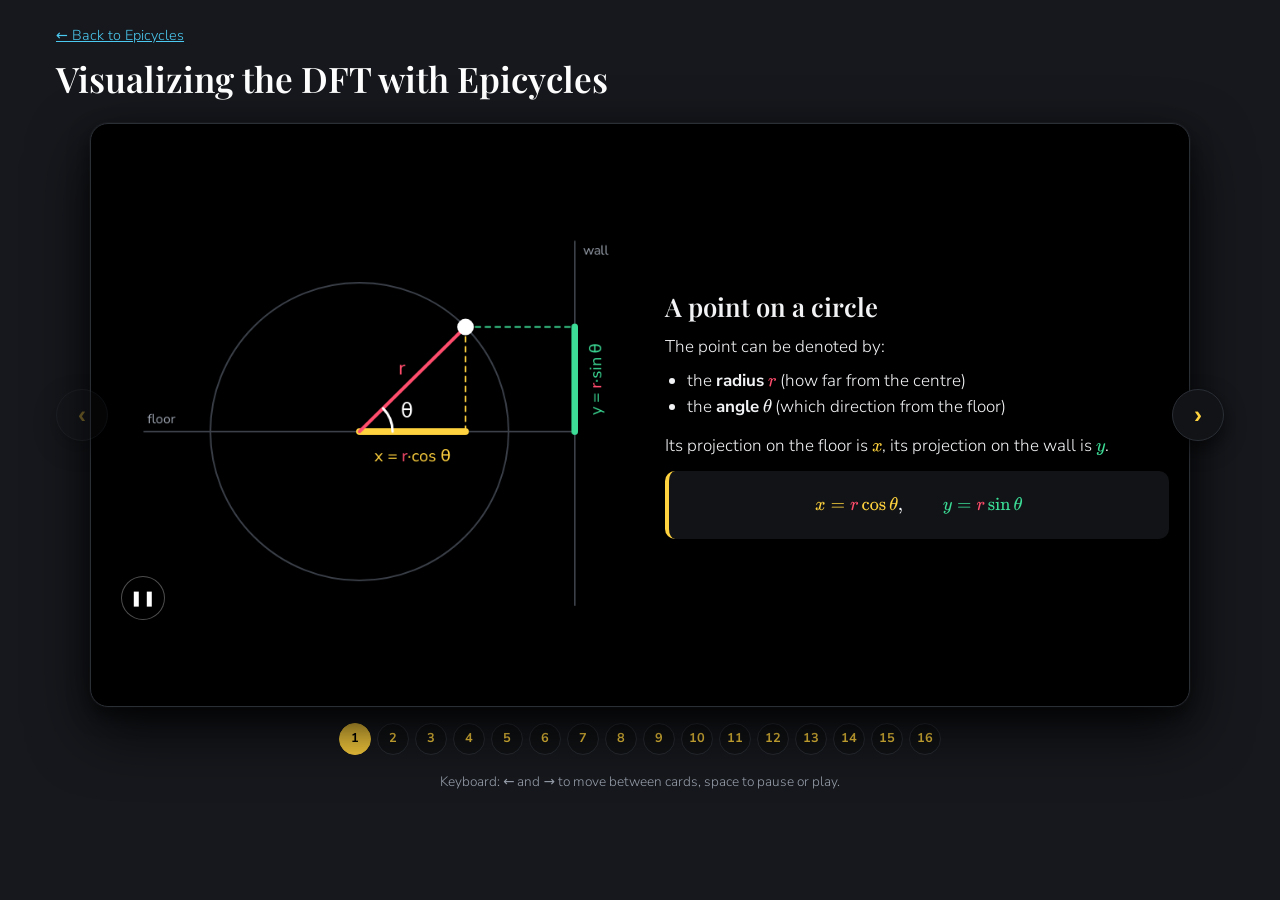
==== commit 28e8bbd7: "modified DFT explainations and visualizations" ====
--- a/dft.html
+++ b/dft.html
@@ -3,7 +3,7 @@
 <head>
 <meta charset="utf-8">
 <meta name="viewport" content="width=device-width, initial-scale=1">
-<title>DFT Flash Cards</title>
+<title>Visualizing the DFT</title>
 <link rel="preconnect" href="https://fonts.googleapis.com">
 <link rel="stylesheet" href="https://fonts.googleapis.com/css2?family=Playfair+Display:wght@600;700&family=Nunito+Sans:ital,wght@0,300;0,400;0,700;1,300&family=JetBrains+Mono:wght@400;500&display=swap">
 <style>
@@ -142,8 +142,7 @@
 <div class="wrap">
   <header>
     <p class="back"><a href="index.html">← Back to Epicycles</a></p>
-    <h1>From a circle to epicycles</h1>
-    <p>How the Epicycles project turns a drawing into circles, in 16 steps.</p>
+    <h1 style="color: #ffffff">Visualizing the DFT with Epicycles</h1>
   </header>
 
   <div class="stage">
@@ -218,7 +217,7 @@
 const W = 640, H = 520;
 // colours from the Epicycles app (shared.js PALETTE, style.css)
 const PALETTE = ["#ff4d6d", "#ffd23f", "#3ddc97", "#4cc9f0", "#b388ff", "#ff8c42", "#f72585", "#c0ff3e", "#80ffdb", "#5e9bff"];
-const C = { ring: "#3b4049", r: "#ff4d6d", x: "#ffd23f", y: "#3ddc97", z: "#4cc9f0", pen: "#ffffff", text: "#f2f3f5", faint: "#9aa1ad", star: "#ffd23f" };
+const C = { ring: "#3b4049", r: "#ff4d6d", x: "#ffd23f", y: "#3ddc97", z: "#4cc9f0", pen: "#ffffff", text: "#f2f3f5", faint: "#9aa1ad", star: "#3ddc97" };
 function clear(g) { g.setTransform(1, 0, 0, 1, 0, 0); g.fillStyle = "#000000"; g.fillRect(0, 0, W, H); g.lineCap = "round"; g.lineJoin = "round"; }
 function seg(g, x0, y0, x1, y1, col, w = 3, dash) { g.setLineDash(dash || []); g.strokeStyle = col; g.lineWidth = w; g.beginPath(); g.moveTo(x0, y0); g.lineTo(x1, y1); g.stroke(); g.setLineDash([]); }
 function arrow(g, x0, y0, x1, y1, col, w = 4) {
@@ -284,9 +283,10 @@
 const lapHeart = [{ speed: 1, radius: 110, start: 0 }, { speed: 2, radius: 55, start: 0 }];   // both start along the floor
 const lapHeartPath = shapeOf(lapHeart);
 const PERIOD = 6;
-let pickK = 1;
+let pickK = 1, pickM = 30, epiCache = null;
 document.addEventListener("input", e => {
   if (e.target.id === "pickK") { pickK = +e.target.value; document.getElementById("kVal").textContent = pickK; }
+  if (e.target.id === "pickM") { pickM = +e.target.value; document.getElementById("mVal").textContent = pickM; }
 });   // seconds per lap on the time card
 
 const DRAW = {
@@ -434,12 +434,12 @@
     const [x2, y2] = [x1 + B.radius * S * Math.cos(aB), y1 - B.radius * S * Math.sin(aB)];
     ringA(g, cx, cy, A.radius * S, C.r); ringA(g, x1, y1, B.radius * S, C.z);
     arrow(g, cx, cy, x1, y1, C.r, 5); arrow(g, x1, y1, x2, y2, C.z, 4); penDot(g, x2, y2, 7);
-    label(g, "dashed: where each arrow starts (cₖ)", 20, 40, C.text, 17);
-    label(g, "solid: the same arrow, turned by θₖ", 20, 66, C.text, 17);
+    label(g, "dashed: where each arrow starts (cₖ)", 320, 474, C.text, 17, "center");
+    label(g, "solid: the same arrow, turned by θₖ", 320, 500, C.text, 17, "center");
   },
   // 7. evenly spaced dots = time steps
   dots(g, sec) {   // card 5's drawing, sampled at N = 16 equal time steps
-    const cx = 280, cy = 285, S = 1.05, N = 16, on = Math.floor(sec * 1.2) % N, placed = [];
+    const cx = 280, cy = 250, S = 1.05, N = 16, on = Math.floor(sec * 1.2) % N, placed = [];
     seg(g, 40, cy, 600, cy, C.ring, 1.5); label(g, "floor", 44, cy - 10, C.faint, 15);
     pathLine(g, shapeOf(twoArrows).map(([X, Y]) => [X * S, Y * S]), cx, cy, "rgba(255,255,255,0.2)", 2);
     for (let n = 0; n < N; n++) {
@@ -451,8 +451,8 @@
         label(g, String(n), lx, ly, n === on ? C.x : C.faint, 14, "center"); placed.push([lx, ly]);
       }
     }
-    label(g, `N = 16 points.   Point n = ${on}:`, 20, 40, C.text, 18);
-    label(g, `t${sub(on)} = ${on} × T ÷ 16 = ${(on * PERIOD / 16).toFixed(2)} s   (T = ${PERIOD} s)`, 20, 68, C.x, 18);
+    label(g, `N = 16 points.   Point n = ${on}:`, 320, 474, C.text, 18, "center");
+    label(g, `t${sub(on)} = ${on} × T ÷ 16 = ${(on * PERIOD / 16).toFixed(2)} s   (T = ${PERIOD} s)`, 320, 500, C.x, 18, "center");
   },
   // ride along: normal view vs. view spinning with arrow 1
   ride(g, sec) {   // card 5's drawing as N points: normal, turned back with k = 1, turned back with k = 2
@@ -492,9 +492,9 @@
     arrow(g, cx, cy, c1x, c1y, C.r, 4);
     const [ax, ay] = P(cx, cy, sx / shown * S, sy / shown * S);
     star(g, ax, ay, 13, C.star);
-    label(g, "turned back with k = 1", 20, 40, C.pen, 18);
-    label(g, `points added: ${shown} of ${N}`, 20, 68, C.faint, 16);
-    label(g, shown === N ? "★ average = c₁ (pink arrow)" : "★ running average", 20, 96, C.x, 17);
+    label(g, "turned back with k = 1", 320, 448, C.pen, 18, "center");
+    label(g, `points added: ${shown} of ${N}`, 320, 474, C.faint, 16, "center");
+    label(g, shown === N ? "★ average = c₁ (pink arrow)" : "★ running average", 320, 500, C.y, 17, "center");
   },
   // averaging: a spinning arrow vs. a frozen arrow
   zero(g, sec) {
@@ -512,7 +512,7 @@
       star(g, ax, ay, 13, C.star);
       label(g, spinning ? "turning arrow" : "frozen arrow", cx, 60, C.pen, 20, "center");
       label(g, `steps: ${shown} of ${N}`, cx, 420, C.faint, 16, "center");
-      label(g, `average (★) length: ${(Math.hypot(sx, sy) / shown).toFixed(0)}`, cx, 450, C.x, 18, "center");
+      label(g, `average (★) length: ${(Math.hypot(sx, sy) / shown).toFixed(0)}`, cx, 450, C.y, 18, "center");
     });
     seg(g, 320, 90, 320, 420, C.ring, 1, [4, 6]);
   },
@@ -526,10 +526,10 @@
       const [x, y] = P(cx, cy, ux, uy); dot(g, x, y, 5, C.z);
     });
     const len = Math.hypot(sx, sy) / N2, [ax, ay] = P(cx, cy, sx / N2, sy / N2);
-    if (len > 2) arrow(g, cx, cy, ax, ay, C.star, 5);
+    if (len > 2) arrow(g, cx, cy, ax, ay, k === 1 ? C.r : k === 2 ? C.z : C.star, 5);   // pink / blue like card 5
     star(g, ax, ay, 13, C.star);
-    label(g, `turned back with k = ${k}`, 20, 40, C.pen, 20);
-    label(g, len > 2 ? `★ average: a circle of radius ${len.toFixed(0)}` : "★ average ≈ 0: no circle with this k", 20, 68, C.x, 19);
+    label(g, `turned back with k = ${k}`, 320, 474, C.pen, 19, "center");
+    label(g, len > 2 ? `★ average: a circle of radius ${len.toFixed(0)}` : "★ average ≈ 0: no circle with this k", 320, 500, C.y, 18, "center");
   },
   // c_k as an arrow: length r_k, direction φ_k; the circle it draws
   polar(g, sec) {
@@ -558,13 +558,11 @@
       sx += ux; sy += uy;
       const [x, y] = P(cx, cy, ux, uy); dot(g, x, y, 5, C.z);
     });
-    if (s > 0.98) { const [ax, ay] = P(cx, cy, sx / N2, sy / N2); arrow(g, cx, cy, ax, ay, C.star, 4); star(g, ax, ay, 13, C.star); label(g, "★ average = c₁", cx + 100, 440, C.x, 18, "center"); }
-    label(g, "k = 1: turn point n back", 20, 40, C.text, 19);
-    label(g, "by 2π·1·n ÷ N", 20, 66, C.text, 19);
-    label(g, `turned back: ${(s * 100).toFixed(0)}%`, 20, 98, C.x, 17);
-    label(g, "the drawing from card 5:", 620, 40, C.faint, 16, "right");
-    label(g, "arrows k = 1 and k = 2", 620, 64, C.faint, 16, "right");
-  },
+    if (s > 0.98) { const [ax, ay] = P(cx, cy, sx / N2, sy / N2); arrow(g, cx, cy, ax, ay, C.star, 4); star(g, ax, ay, 13, C.star); label(g, "★ average = c₁", 320, 500, C.y, 18, "center"); }
+    label(g, "k = 1: turn point n back by 2π·1·n ÷ N", 320, 448, C.text, 18, "center");
+        if (s <= 0.98) label(g, `turned back: ${(s * 100).toFixed(0)}%`, 320, 500, C.x, 17, "center");
+    label(g, "the drawing from card 5: arrows k = 1 and k = 2", 320, 474, C.faint, 15, "center");
+      },
   // 9. why it works
   cancel(g, sec) {
     [[165, 1], [480, 2]].forEach(([cx, k]) => {
@@ -584,21 +582,29 @@
     });
   },
   // 10. four dots by hand
-  four(g, sec) {
-    const cx = 320, cy = 270, U = 75, q = (sec % 5) / 5, s = Math.min(1, q / 0.6);
-    const pts = [[2, 0], [0, 2], [-2, 0], [0, -2]];
-    seg(g, cx - 230, cy, cx + 230, cy, C.ring, 1, [6, 8]); seg(g, cx, cy - 190, cx, cy + 190, C.ring, 1, [6, 8]);
-    ring(g, cx, cy, 2 * U);
+  four(g, sec) {   // card 5's drawing with N = 4 points, turned back with k = 1, then k = 2
+    const cx = 300, cy = 260, U = 55, cyc = 6, k = Math.floor(sec / cyc) % 2 + 1, q = (sec % cyc) / cyc, s = Math.min(1, q / 0.5);
+    const pts = [0, 1, 2, 3].map(n => tipAt([{ speed: 1, radius: 2, start: 0 }, { speed: 2, radius: 1, start: 0 }], n / 4));
+    seg(g, cx - 230, cy, cx + 230, cy, C.ring, 1, [6, 8]); seg(g, cx, cy - 200, cx, cy + 200, C.ring, 1, [6, 8]);
+    const shape = shapeOf([{ speed: 1, radius: 2, start: 0 }, { speed: 2, radius: 1, start: 0 }]).map(([X, Y]) => [X * U, Y * U]);
+    pathLine(g, shape, cx, cy, "rgba(255,255,255,0.28)", 2);   // card 5's drawing, for orientation
+    let sx = 0, sy = 0;
     pts.forEach(([X, Y], n) => {
       const [x0, y0] = P(cx, cy, X * U, Y * U);
       dot(g, x0, y0, 5, "rgba(255,255,255,0.3)");
-      label(g, `z${sub(n)}`, x0 + (X < 0 ? -12 : 12), y0 + (Y > 0 ? -12 : 26), C.faint, 17, X < 0 ? "right" : "left");
-      const [ux, uy] = turnBack([X, Y], s * n * Math.PI / 2);
+      label(g, `z${sub(n)}`, x0 + 10, y0 - 10, C.faint, 16);
+      const [ux, uy] = turnBack([X, Y], s * k * n * Math.PI / 2);
+      sx += ux; sy += uy;
       const [x, y] = P(cx, cy, ux * U, uy * U);
-      dot(g, x, y, 9, C.z);
-    });
-    label(g, "k = 1: turn zₙ back by n × 90°", 20, 40, C.text, 19);
-    if (s >= 1) { const [x, y] = P(cx, cy, 2 * U, 0); star(g, x, y, 15, C.star); label(g, "all at 2 → average c₁ = 2", x - 30, y + 46, C.x, 18, "center"); }
+      dot(g, x, y, 8, C.z);
+    });
+    const col = k === 1 ? C.r : C.z;
+    label(g, `k = ${k}: turn zₙ back by n × ${k * 90}°`, 320, 474, col, 18, "center");
+    if (s >= 1) {
+      const [ax, ay] = P(cx, cy, sx / 4 * U, sy / 4 * U);
+      arrow(g, cx, cy, ax, ay, col, 5); star(g, ax, ay, 14, C.star);
+      label(g, `★ average c${sub(k)} = ${k === 1 ? 2 : 1}`, 320, 500, C.y, 18, "center");
+    }
   },
   // 11. the result for every k (computed by dft on the heart)
   spectrum(g, sec) {
@@ -616,14 +622,16 @@
     label(g, "r_k = |c_k| for the heart, k = −20 … 20", 20, 40, C.text, 19);
   },
   // 12. epicycles
-  epicycles(g, sec) {
-    const cx = 320, cy = 245, p = (sec / 10) % 1, use = heartSorted.slice(0, 31);
-    const path = shapeOf(use);
-    pathLine(g, [...heart128, heart128[0]], cx, cy, "rgba(255,255,255,0.10)", 2);
-    pathLine(g, path, cx, cy, C.pen, 3, Math.floor(p * 400) + 1);
-    const [px, py] = chain(g, use, p, cx, cy, "rgba(76,201,240,0.25)");
+  epicycles(g, sec) {   // the heart redrawn with the biggest m circles (slider)
+    const cx = 320, cy = 245, p = (sec / 10) % 1, m = pickM;
+    if (!epiCache || epiCache.m !== m) { const use = heartSorted.slice(0, m + 1); epiCache = { m, use, path: shapeOf(use) }; }
+    const { use, path } = epiCache;
+    pathLine(g, [...heart128, heart128[0]], cx, cy, "rgba(255,255,255,0.10)", 2);        // the original heart
+    pathLine(g, path, cx, cy, "rgba(255,255,255,0.22)", 2);                                // what m circles can draw
+    pathLine(g, path, cx, cy, C.pen, 3, Math.floor(p * 400) + 1);                          // drawn so far
+    const [px, py] = chain(g, use, p, cx, cy);
     penDot(g, px, py, 8);
-    label(g, "the 30 biggest circles redraw the heart", 20, 40, C.text, 19);
+    label(g, `${m} circle${m === 1 ? "" : "s"} redraw the heart`, 320, 490, C.text, 18, "center");
   },
 };
 function sub(n) { return String(n).split("").map(d => "₀₁₂₃₄₅₆₇₈₉"[d]).join(""); }
@@ -659,7 +667,7 @@
   { draw: "omega", title: "How fast the point revolves",
     body: R`<p>\(\omega\) is the <b>angle an arrow turns per second</b>, in radians per second.</p>
       <p>After \(t\) seconds it has turned \({\color[RGB]{255,210,63}\theta} = \omega t\).</p>
-      <p>If one full turn (\(2\pi\) radians) takes \(T\) seconds, then the <b>angular speed</b> is \(\omega = 2\pi / T\).</p>`,
+      <p>If one full turn or lap (\(2\pi\) radians) takes \(T\) seconds, then the <b>angular speed</b> is \(\omega = 2\pi / T\).</p>`,
     formula: R`\[ {\color[RGB]{255,210,63}\theta} = \omega\, t = \frac{2\pi t}{T} \]` },
 
   { draw: "time", title: "Each circle's turns per lap",
@@ -671,59 +679,50 @@
   { draw: "puzzle", title: "Basics done!<br>How do we find the circles behind any closed drawing?",
     body: R`<p style="color: var(--accent)">Welcome to the world of the <b>Discrete Fourier Transform (DFT)</b>!</p>` },
 
-  { draw: "startTurn", title: "Where each arrow starts",
+  { draw: "startTurn", title: "Every circle has a starting point",
     body: R`<p>Let \(c_k\) be arrow \(k\) at the start of the lap: one per circle. <span class="hint-inline">(hint: \(c_k\) is not just the radius \(r_k\))</span></p>
       <p>As time runs, arrow \(k\) is \(c_k\) turned by \(\theta_k\). Over one lap, the pen traces the drawing:</p>`,
-    formula: R`\[ \begin{gathered} z(t) = \sum_k {\color[RGB]{255,210,63}\overbrace{\rule{0pt}{16pt} {\color[RGB]{242,243,245}c_k}}^{\mathclap{\text{where it starts}}}} \, {\color[RGB]{255,210,63}\underbrace{\rule[-8pt]{0pt}{0pt} {\color[RGB]{242,243,245}e^{i 2\pi k t / T}}}_{\mathclap{\text{how much it turns}}}} \\[10pt] \text{where} \quad c_k = z_k(0) \end{gathered} \]` },
-
-  { draw: "dots", title: "Evenly spaced points",
+    formula: R`\[ \begin{gathered} z(t) = \sum_k {\color[RGB]{255,210,63}\overbrace{\rule{0pt}{20pt} {\color[RGB]{242,243,245}c_k}}^{\mathclap{\text{where it starts}}}} \, {\color[RGB]{255,210,63}\underbrace{\rule[-10pt]{0pt}{0pt} {\color[RGB]{242,243,245}e^{i 2\pi k t / T}}}_{\mathclap{\text{how much it turns}}}} \\[10pt] \text{where} \quad c_k = z_k(0) \end{gathered} \]` },
+
+  { draw: "dots", title: "Points along the drawing",
     body: R`<p>Now we move from <b>continuous</b> \(z(t)\) to <b>discrete</b> \({\color[RGB]{76,201,240}z_n}\).</p>
       <p>Split the lap into \(N\) equal <b>time steps</b>, \(n = 0, 1, \dots, N-1\), and take one point at each.</p>
       <p>\({\color[RGB]{255,210,63}t_n}\) is the moment the pen reaches point \(n\); \({\color[RGB]{76,201,240}z_n}\) is where the pen is then.</p>`,
-    formula: R`\[ \begin{gathered} {\color[RGB]{255,210,63}t_n} = \frac{n\,T}{N}, \qquad {\color[RGB]{76,201,240}z_n} = z({\color[RGB]{255,210,63}t_n}) \\[10pt] \text{where } T \text{ is the total lap time} \end{gathered} \]`,
-    after: R`<p>At the time steps \(t = {\color[RGB]{255,210,63}t_n}\), the angle \(2\pi k t / T\) on <button class="goto" data-card="7">card 7</button> becomes \(2\pi k {\color[RGB]{255,210,63}t_n} / T = 2\pi k n / N\):</p>
-      <div class="formula">\[ {\color[RGB]{76,201,240}z_n} = \sum_k c_k\, e^{i 2\pi k n / N} \]</div>` },
+    formula: R`\[ {\color[RGB]{255,210,63}t_n} = \frac{n\,T}{N} \]`,
+    after: R`<p>At the time steps \(t = {\color[RGB]{255,210,63}t_n}\):</p>
+      <div class="formula">\[ {\color[RGB]{76,201,240}z_n} = z({\color[RGB]{255,210,63}t_n}) = \sum_k c_k\, e^{i 2\pi k {\color[RGB]{76,201,240}n} / {\color[RGB]{76,201,240}N}} \]</div>` },
 
   { draw: "ride", title: "Turn every point back",
-    body: R`<p style="color: var(--accent)"><b>Goal:</b> find \(c_k\), the starting arrow of one circle \(k\), using only the points of the drawing.</p>
-      <p>At time step \(n\), arrow \(k\) has turned by \(2\pi k n / N\). <b>Undo that turn</b>: multiply every point \({\color[RGB]{76,201,240}z_n}\) of the drawing by \(e^{-i 2\pi k n / N}\).</p>
-      <p>Each point is the sum of all arrows (<button class="goto" data-card="8">card 8</button>). We now number <b>all</b> arrows with \(j\), because \(k\) is the <b>one</b> arrow we look for: \({\color[RGB]{76,201,240}z_n} = \sum_j c_j\, e^{i 2\pi j n / N}\). Turning it back gives</p>`,
-    formula: R`\[ {\color[RGB]{76,201,240}z_n}\, e^{-i 2\pi k n / N} = c_k + \sum_{j \neq k} c_j\, e^{i 2\pi (j-k) n / N} \]`,
-    after: R`<p>Arrow \(k\) <b>freezes</b> at \(c_k\). Every other arrow \(j\) still <b>turns</b>, \(j - k\) times per lap.</p>` },
+    body: R`<p style="color: var(--accent)"><b>Goal:</b> find \(c_k\), the starting arrow of circle \(k\).</p>
+      <p><b>Pick</b> a \(k\) to test. We choose it, so it is known; we don't need to know whether circle \(k\) is really in the drawing.</p>
+      <p>Undo arrow \(k\)'s turning: multiply every point \({\color[RGB]{76,201,240}z_n}\) by \(e^{-i 2\pi k n / N}\).</p>`,
+    formula: R`\[ {\color[RGB]{76,201,240}\overbrace{\rule{0pt}{20pt} {\color[RGB]{76,201,240}z_n}\, {\color[RGB]{242,243,245}e^{-i 2\pi k n / N}}}^{\text{known}}} = {\color[RGB]{255,140,66}\overbrace{\rule{0pt}{24pt} {\color[RGB]{255,210,63}\underbrace{\rule[-10pt]{0pt}{0pt} {\color[RGB]{242,243,245}c_k}}_{\mathclap{\text{arrow } k\text{: frozen}}}} {\color[RGB]{242,243,245}+} {\color[RGB]{255,210,63}\underbrace{\rule[-16pt]{0pt}{0pt} {\color[RGB]{242,243,245}\sum_{j \neq k} c_j\, e^{i 2\pi (j-k) n / N}}}_{\text{every other arrow } j\text{: still turning}}}}^{\text{unknown}}} \]`,
+    after: R`<div class="bonus"><button class="bonus-toggle" aria-expanded="false">Bonus tip</button><div class="bonus-body">
+      <p><b>Undo:</b> at time step \(n\), arrow \(k\) has turned by \(2\pi k n / N\). The <b>minus sign</b> turns it back by the same amount (clockwise), so it freezes, while every other arrow \(j\) still turns, \(j - k\) times per lap.</p>
+      <p>If circle \(k\) isn't in the drawing, the resulting \(c_k\) will be 0.</p>
+    </div></div>` },
 
   { draw: "avgPts", title: "Average the turned-back points",
-    body: R`<p>Now <b>average</b> both sides of the equation on <button class="goto" data-card="9">card 9</button>: add all \(N\) turned-back points and divide by \(N\).</p>`,
-    formula: R`\[ \begin{aligned} &\frac{1}{N}\sum_{n=0}^{N-1} {\color[RGB]{76,201,240}z_n}\, e^{-i 2\pi k n / N} \\ &\quad = c_k + \sum_{j \neq k} c_j\, \underbrace{\frac{1}{N}\sum_{n=0}^{N-1} e^{i 2\pi (j-k) n / N}}_{\color[RGB]{255,210,63}\text{turning arrow: average } 0} \\ &\quad = c_k \end{aligned} \]`,
+    body: R`<p style="color: var(--accent)"><b>Goal:</b> get \(c_k\) by averaging out the other arrows.</p>
+      <p>Now <b>average</b> both sides of the equation on <button class="goto" data-card="9">card 9</button>: add all \(N\) turned-back points and divide by \(N\).</p>`,
+    formula: R`\[ \begin{aligned} &{\color[RGB]{76,201,240}\overbrace{\rule{0pt}{24pt} {\color[RGB]{61,220,151}\frac{1}{N}\sum_{n=0}^{N-1}} {\color[RGB]{76,201,240}z_n}\, {\color[RGB]{242,243,245}e^{-i 2\pi k n / N}}}^{\text{known}}} \\[4pt] &\quad = {\color[RGB]{255,140,66}\overbrace{\rule{0pt}{20pt} {\color[RGB]{242,243,245}c_k}}^{\mathclap{\text{unknown}}}} + \sum_{j \neq k} {\color[RGB]{255,140,66}\overbrace{\rule{0pt}{20pt} {\color[RGB]{242,243,245}c_j}}^{\mathclap{\text{unknown}}}}\, \underbrace{\rule[-16pt]{0pt}{0pt} {\color[RGB]{61,220,151}\frac{1}{N}\sum_{n=0}^{N-1}} e^{i 2\pi (j-k) n / N}}_{\color[RGB]{255,210,63}\text{turning arrow: average } 0} \\ &\quad = {\color[RGB]{76,201,240}\underbrace{\rule[-10pt]{0pt}{0pt} {\color[RGB]{242,243,245}c_k}}_{\mathclap{\text{now known!}}}} \end{aligned} \]`,
     after: R`<p>The frozen \(c_k\) survives; every turning arrow averages to 0 (why: <button class="goto" data-card="11">card 11</button>).</p>` },
 
-  { draw: "zero", title: "Average over the points",
-    body: R`<p>Now <b>average</b> the turned-back points: add all \(N\) of them and divide by \(N\).</p>
-      <p>A turning arrow points every way equally, so its average is <b>0</b>. The frozen arrow is the same at every point, so its average is <b>itself</b>.</p>`,
-    formula: R`\[ \frac{1}{N}\sum_{n=0}^{N-1} e^{i 2\pi (j-k) n / N} = \begin{cases} 1 & j = k \text{ (frozen)} \\ 0 & j \neq k \text{ (turning)} \end{cases} \]`,
-    after: R`<p>Everything except \(c_k\) cancels out.</p>` },
+  { draw: "zero", title: "Why the turning arrows vanish",
+    body: R`<p>A turning arrow points every way equally, so its average is <b>0</b>. A frozen arrow is the same at every point, so its average is <b>itself</b>.</p>`,
+    formula: R`\[ {\color[RGB]{61,220,151}\frac{1}{N}\sum_{n=0}^{N-1}} e^{i 2\pi (j-k) n / N} = \begin{cases} 1 & j = k \text{ (frozen)} \\ 0 & j \neq k \text{ (turning)} \end{cases} \]` },
 
   { draw: "unwind", title: "The DFT",
     body: R`<p>Put <button class="goto" data-card="9">card 9</button> and <button class="goto" data-card="10">card 10</button> together:</p>`,
-    formula: R`\[ c_k = {\color[RGB]{255,210,63}\underbrace{{\color[RGB]{242,243,245}\frac{1}{N}\sum_{n=0}^{N-1}}}_{\text{average (card 10)}}} \; {\color[RGB]{255,210,63}\underbrace{{\color[RGB]{76,201,240}z_n}\, {\color[RGB]{242,243,245}e^{-i 2\pi k n / N}}}_{\text{turn back (card 9)}}} \]`,
+    formula: R`\[ c_k = {\color[RGB]{255,210,63}\underbrace{\rule[-16pt]{0pt}{0pt} {\color[RGB]{61,220,151}\frac{1}{N}\sum_{n=0}^{N-1}}}_{\text{average (card 10)}}} \; {\color[RGB]{255,210,63}\underbrace{\rule[-10pt]{0pt}{0pt} {\color[RGB]{76,201,240}z_n}\, {\color[RGB]{242,243,245}e^{-i 2\pi k n / N}}}_{\text{turn back (card 9)}}} \]`,
     after: R`<p>Turn every point back by arrow \(k\)'s angle, then average. Whatever survives is \(c_k\). Do this for every \(k\): that is the <b>DFT</b>.</p>` },
 
   { draw: "pick", title: "Try every k",
-    body: R`<p>Pick \(k\), turn the points back and average them (★). Only arrows that are really in the drawing survive.</p>`,
+    body: R`<p>Pick a \(k\), turn the points back and average them (★).</p>
+      <p>The \(k\)s where you find an arrow are the circles that are <b>in the drawing</b>. All other \(k\)s average to 0.</p>`,
     after: R`<label class="pick">\(k\): <b id="kVal">1</b>
         <input type="range" id="pickK" min="-3" max="5" step="1" value="1"></label>
-      <p>Only \(k = 1\) and \(k = 2\) leave an arrow: exactly the two circles from <button class="goto" data-card="5">card 5</button>.</p>` },
-
-  { draw: "four", title: "By hand: 4 points",
-    body: R`<p>Points: \(z_0 = 2,\; z_1 = 2i,\; z_2 = -2,\; z_3 = -2i\). Here \(N = 4\), so point \(n\) is turned back by \(n \cdot 90°\) for \(k = 1\).</p>`,
-    table: R`<table>
-      <thead><tr><th>\(k\)</th><th>turned-back points</th><th>\(c_k\)</th></tr></thead>
-      <tbody>
-        <tr><td>\(1\)</td><td>\(2,\ 2,\ 2,\ 2\)</td><td>\(\mathbf{2}\)</td></tr>
-        <tr><td>\(2\)</td><td>\(2,\ -2i,\ -2,\ 2i\)</td><td>\(0\)</td></tr>
-        <tr><td>\(0\)</td><td>\(2,\ 2i,\ -2,\ -2i\)</td><td>\(0\)</td></tr>
-        <tr><td>\(-1\)</td><td>\(2,\ -2,\ 2,\ -2\)</td><td>\(0\)</td></tr>
-      </tbody></table>`,
-    after: R`<p>Only \(c_1 = 2\) survives: one circle of radius 2, once per lap, pointing right when the lap begins.</p>` },
+      <p>Here: \({\color[RGB]{255,77,109}k = 1}\) and \({\color[RGB]{76,201,240}k = 2}\), the two circles from <button class="goto" data-card="5">card 5</button>.</p>` },
 
   { draw: "polar", title: "From \\(c_k\\) to a circle",
     body: R`<p>\(c_k\) is an arrow, just like \(z = re^{i\theta}\) on <button class="goto" data-card="2">card 2</button>.</p>
@@ -733,11 +732,26 @@
     after: R`<p>So each circle is three numbers: radius \({\color[RGB]{255,77,109}r_k}\), turns per lap \(k\), start angle \(\varphi_k\).</p>` },
 
   { draw: "epicycles", title: "The epicycles",
-    body: R`<p>The DFT of the heart gives one circle per \(k\). The biggest ones:</p>`,
-    table: R`<table><thead><tr><th>\(k\)</th><th>\(r_k\)</th><th>\(\varphi_k\)</th></tr></thead><tbody>${topRows}</tbody></table>`,
+    body: R`<p>The DFT gives one circle per \(k\): radius \(r_k\) and start angle \(\varphi_k\). Chain them, biggest first, and run \(t\) from 0 to \(T\): the heart comes back.</p>`,
     formula: R`\[ z(t) = \sum_k r_k\, e^{i(2\pi k t / T + \varphi_k)} \]`,
-    after: R`<p>Chain them biggest first and run \(t\) from 0 to \(T\): the heart comes back. A few big circles carry the shape; small ones add detail.</p>` },
-
+    after: R`<label class="pick">Circles: <b id="mVal">30</b>
+        <input type="range" id="pickM" min="1" max="40" step="1" value="30"></label>
+      <p>Drag the slider: a few big circles give the rough shape, more circles add the details.</p>
+      <p style="color: var(--accent)">Now draw your own in the <a href="index.html#draw" style="color: var(--accent)">Epicycles app</a>!</p>` },
+
+  { draw: "four", title: "Bonus: check it by hand",
+    body: R`<p>The drawing from <button class="goto" data-card="5">card 5</button> with only \(N = 4\) points: circle 1 has length 2, circle 2 has length 1. The points are</p>
+      <div class="formula">\[ z_0 = 3, \quad z_1 = -1 + 2i, \quad z_2 = -1, \quad z_3 = -1 - 2i \]</div>
+      <p>Turn them back by \(k \cdot n \cdot 90°\) and average:</p>`,
+    table: R`<table>
+      <thead><tr><th>\(k\)</th><th>turned-back points</th><th>average \(c_k\)</th></tr></thead>
+      <tbody>
+        <tr><td>\({\color[RGB]{255,77,109}1}\)</td><td>\(3,\ 2+i,\ 1,\ 2-i\)</td><td>\({\color[RGB]{255,77,109}\mathbf{2}}\)</td></tr>
+        <tr><td>\({\color[RGB]{76,201,240}2}\)</td><td>\(3,\ 1-2i,\ -1,\ 1+2i\)</td><td>\({\color[RGB]{76,201,240}\mathbf{1}}\)</td></tr>
+        <tr><td>\(3\)</td><td>\(3,\ -2-i,\ 1,\ -2+i\)</td><td>\(0\)</td></tr>
+        <tr><td>\(0\)</td><td>\(3,\ -1+2i,\ -1,\ -1-2i\)</td><td>\(0\)</td></tr>
+      </tbody></table>`,
+    after: R`<p>Only \({\color[RGB]{255,77,109}c_1 = 2}\) and \({\color[RGB]{76,201,240}c_2 = 1}\) survive: exactly circle 1 and circle 2, both pointing right at the start.</p>` },
 ];
 
 // ================= the card viewer =================
@@ -817,7 +831,7 @@
 function go(i) {
   if (i < 0 || i >= CARDS.length || i === index) return;
   direction = i > index ? 1 : -1;
-  index = i; elapsed = 0; render(); setPaused(paused);
+  index = i; elapsed = 0; pickK = 1; pickM = 30; render(); setPaused(paused);
 }
 const dotsEl = document.getElementById("dots");
 CARDS.forEach((c, i) => {
